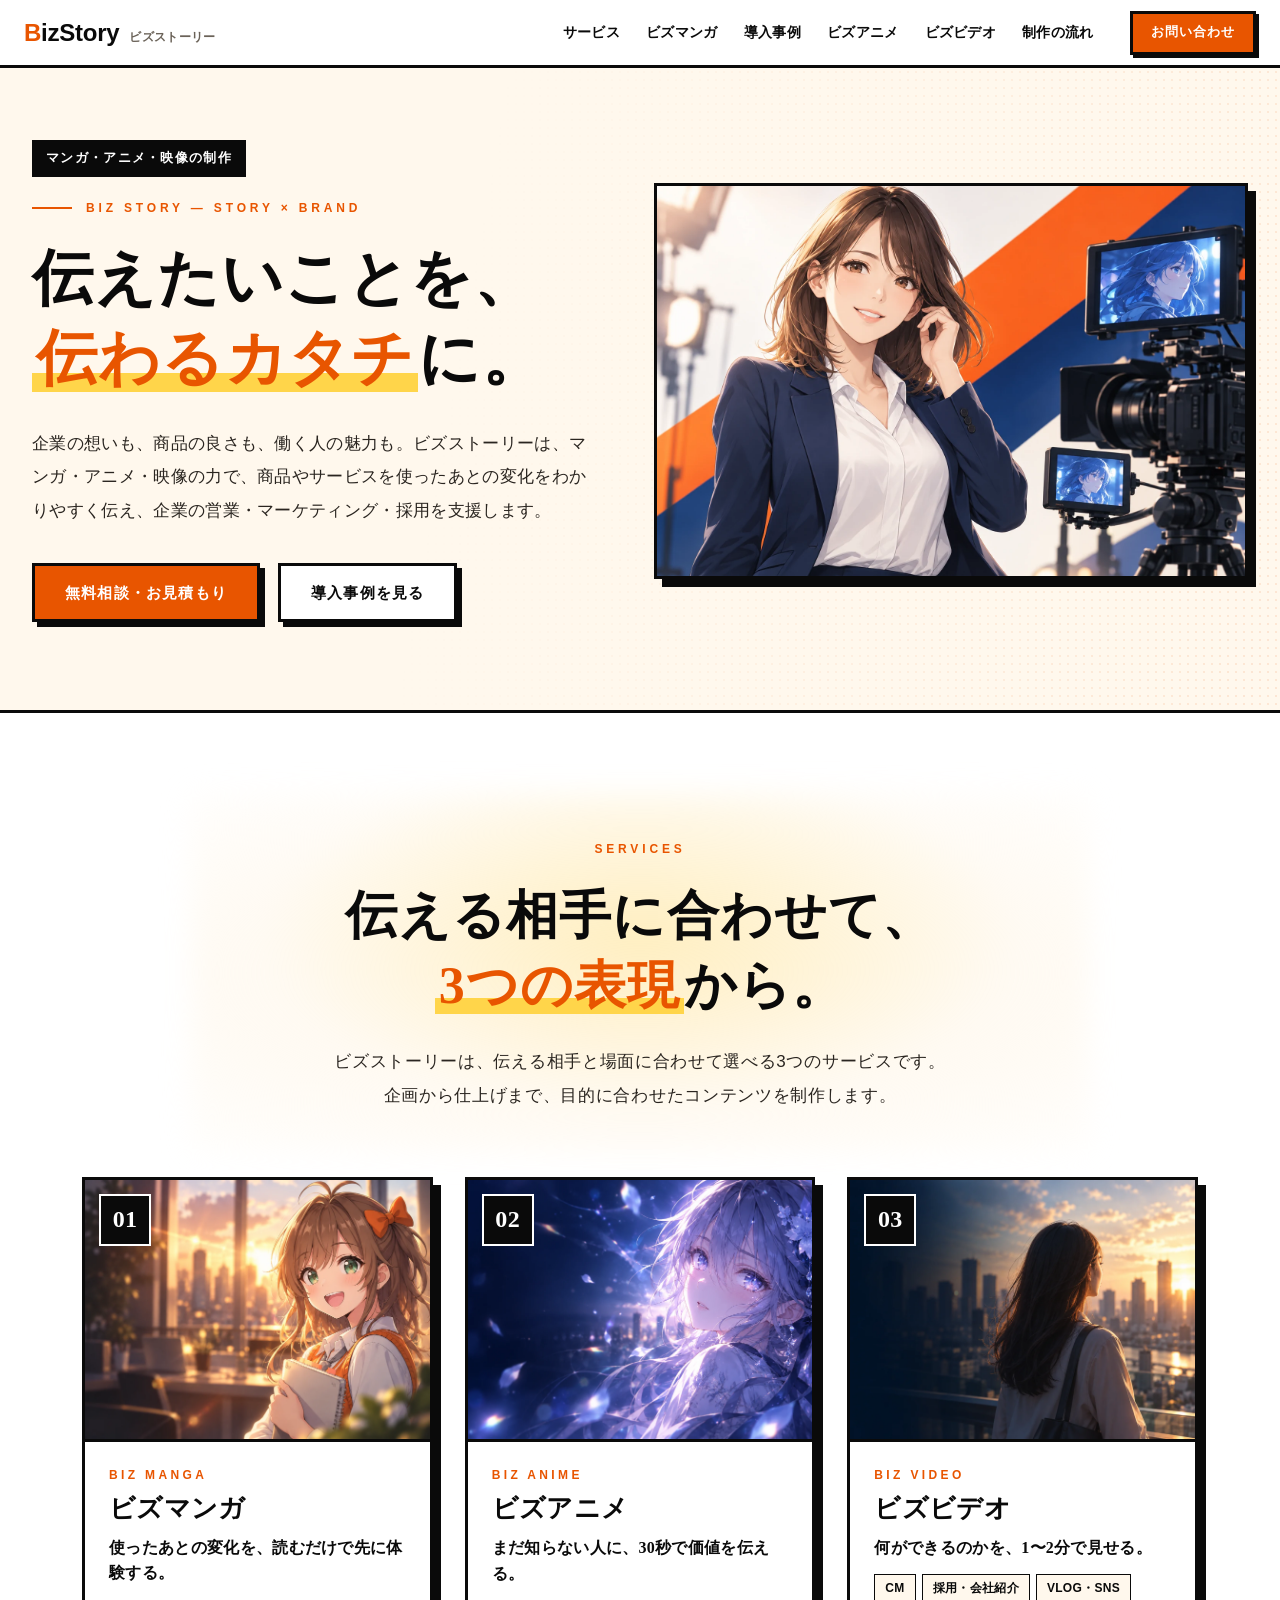
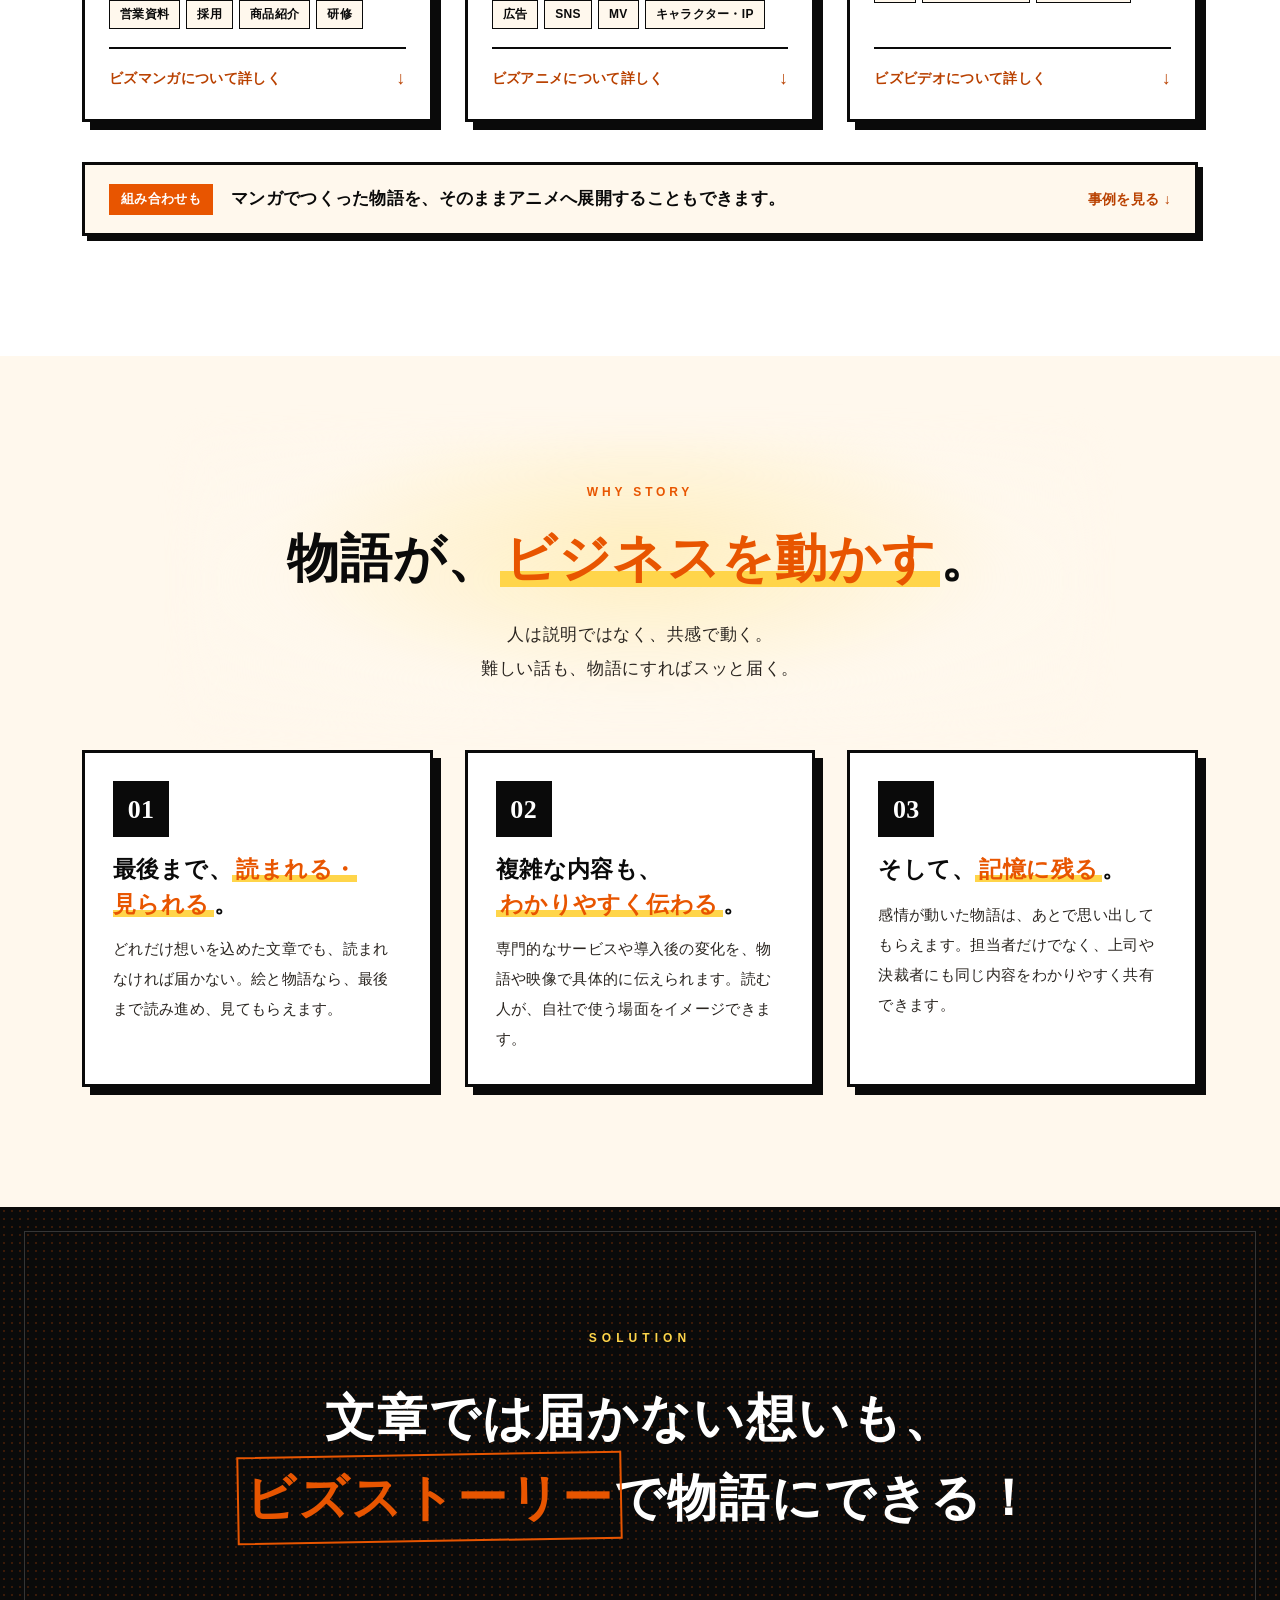
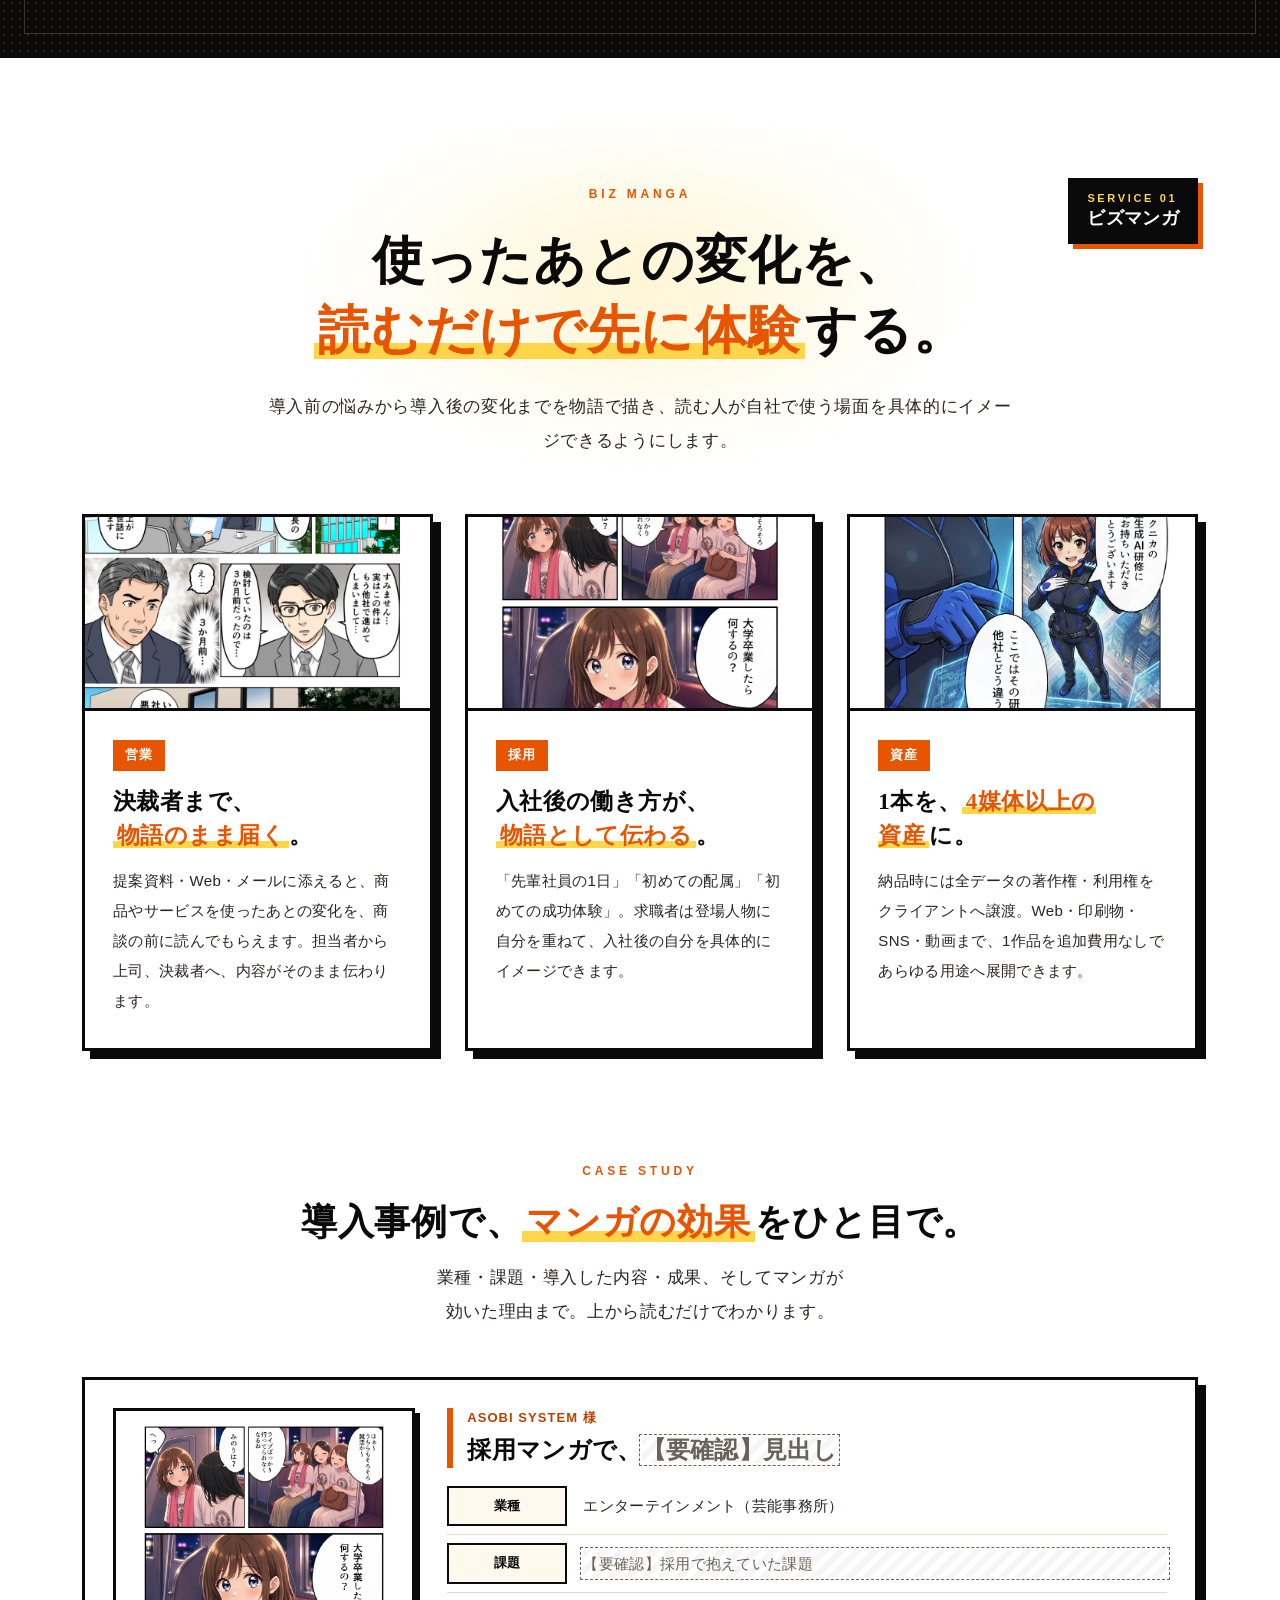
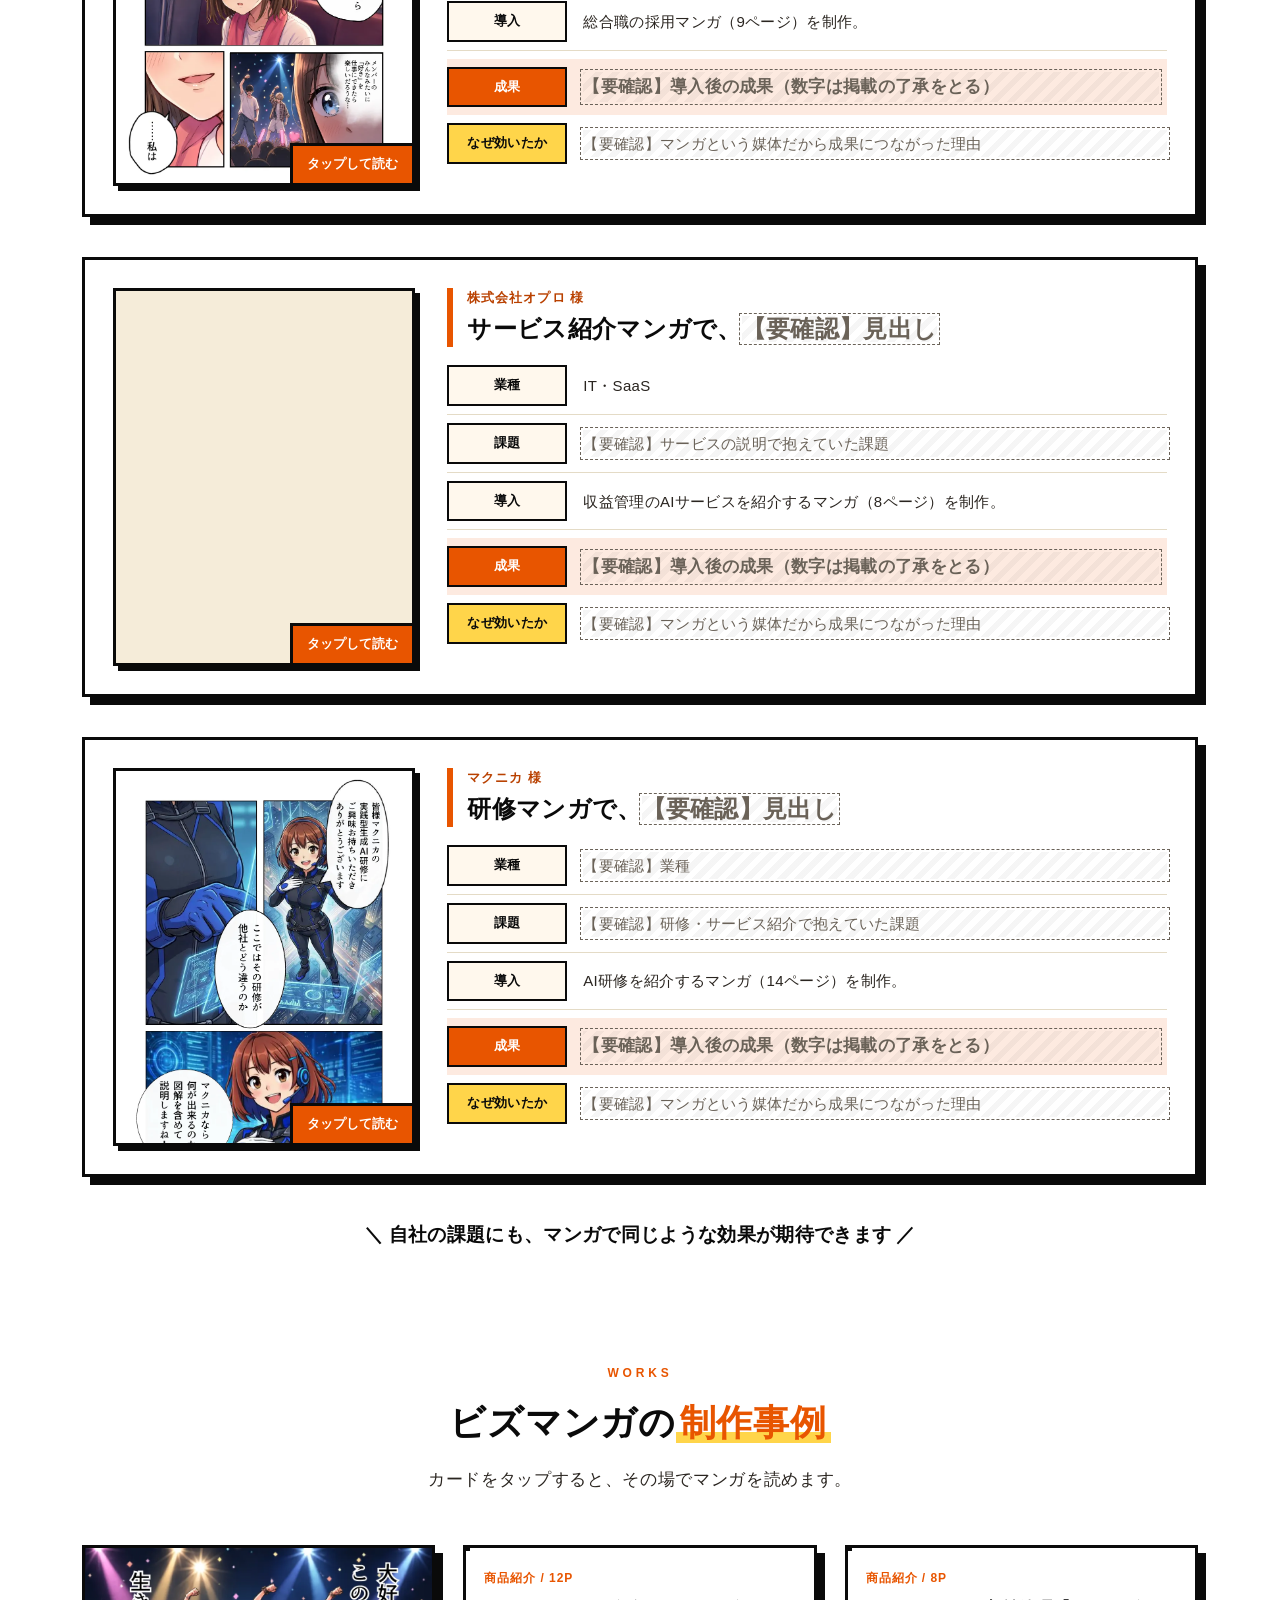
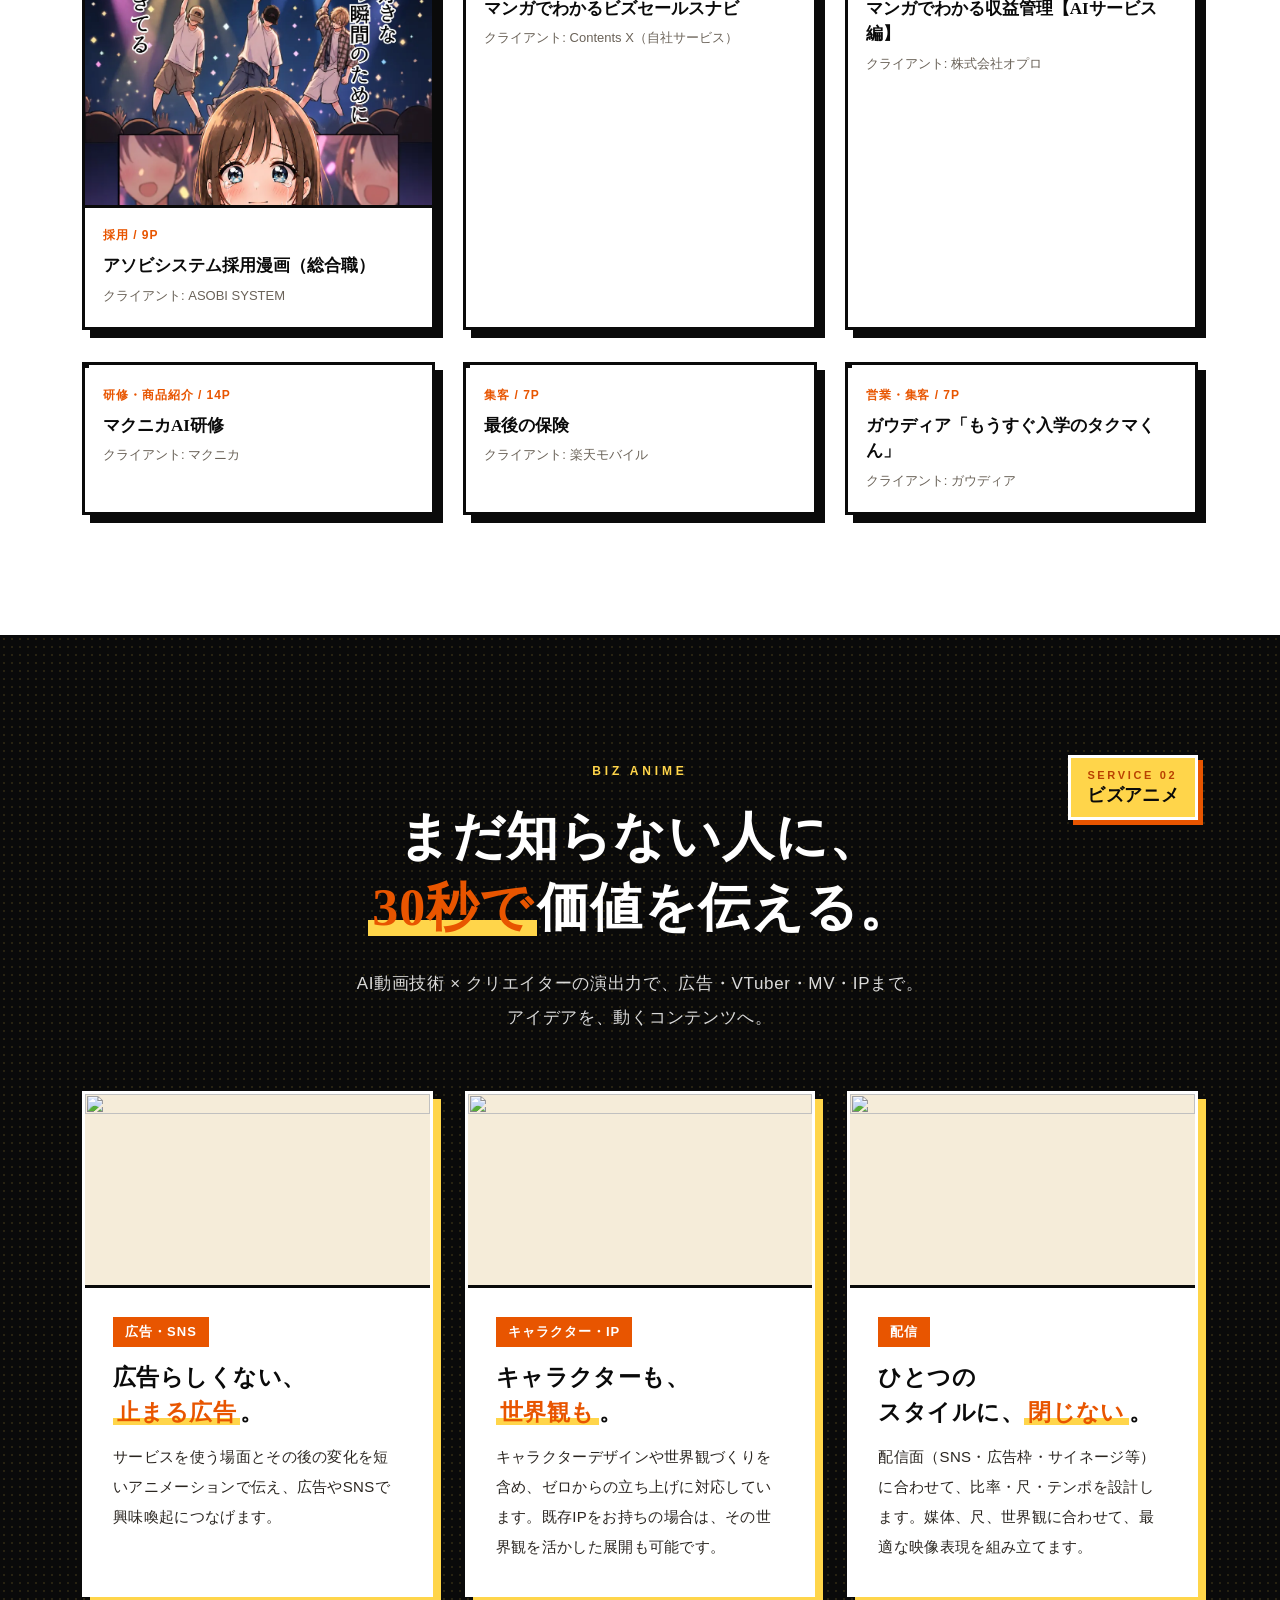
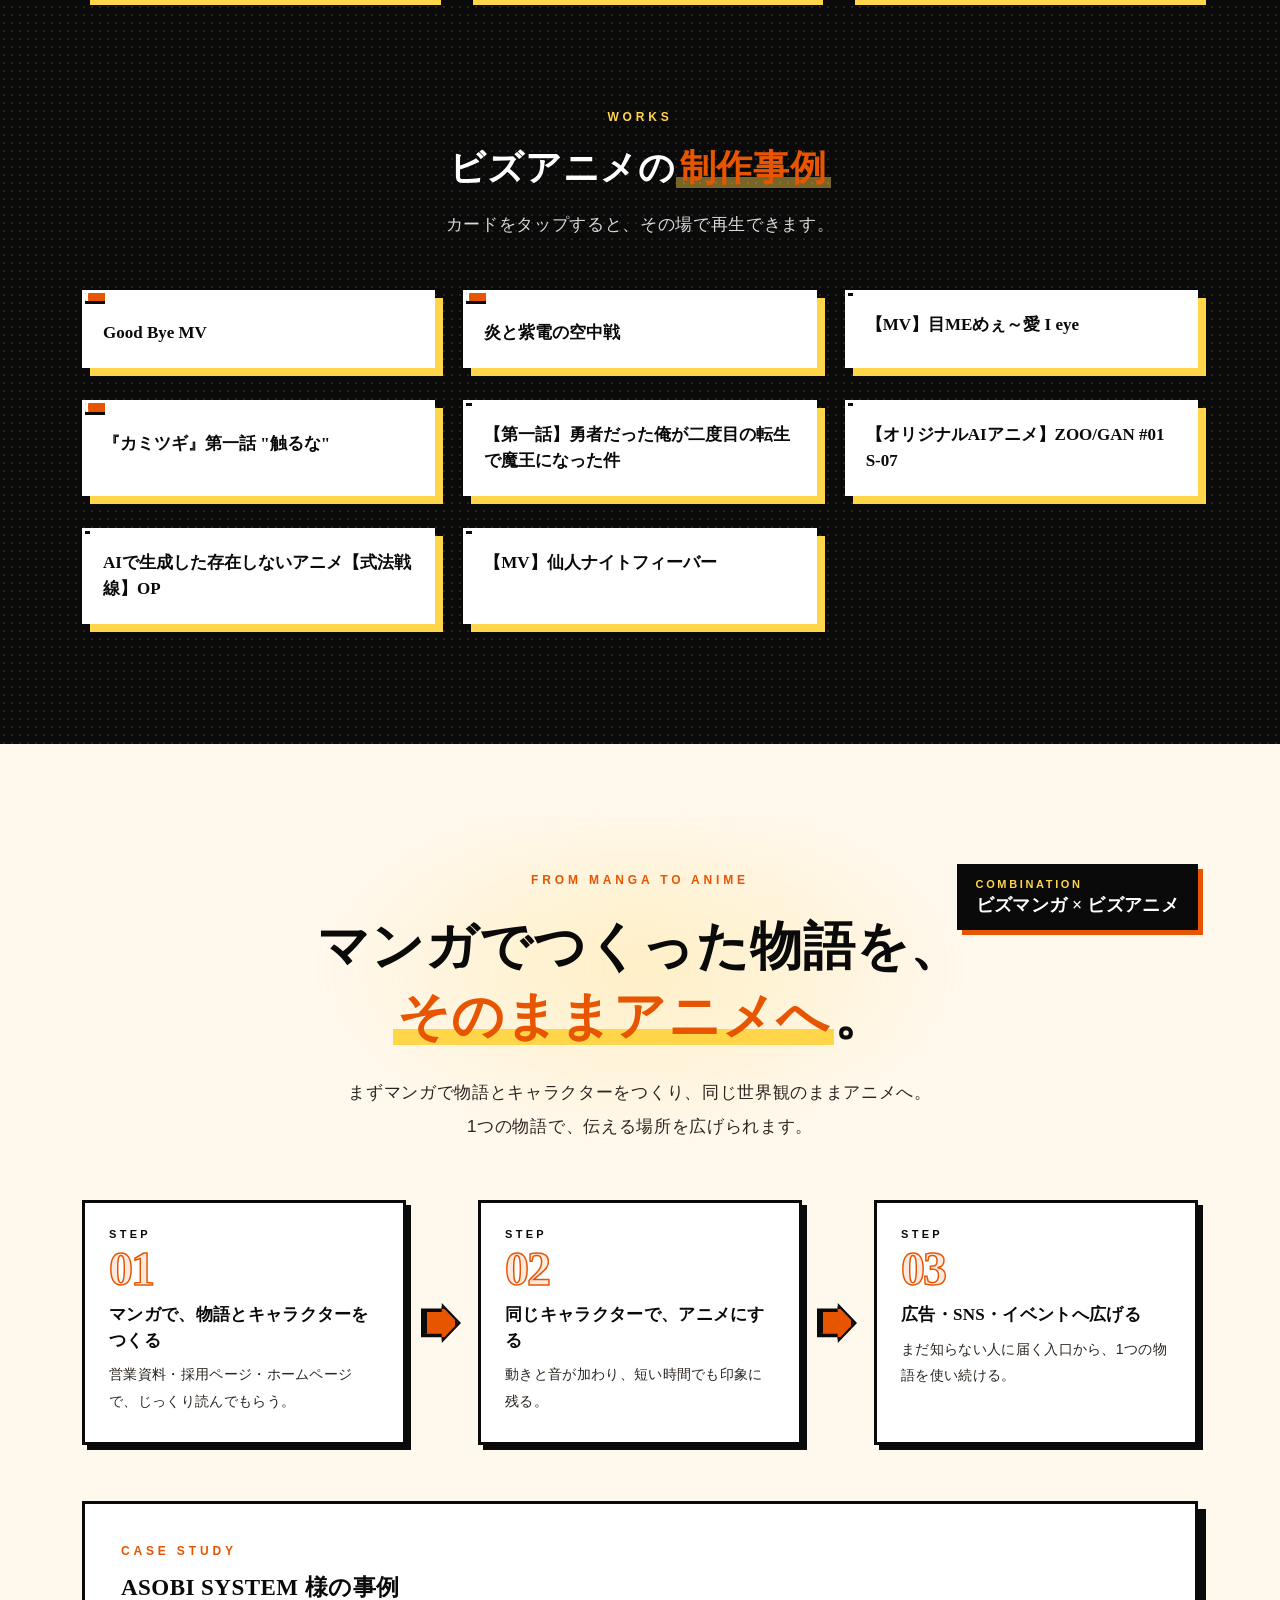
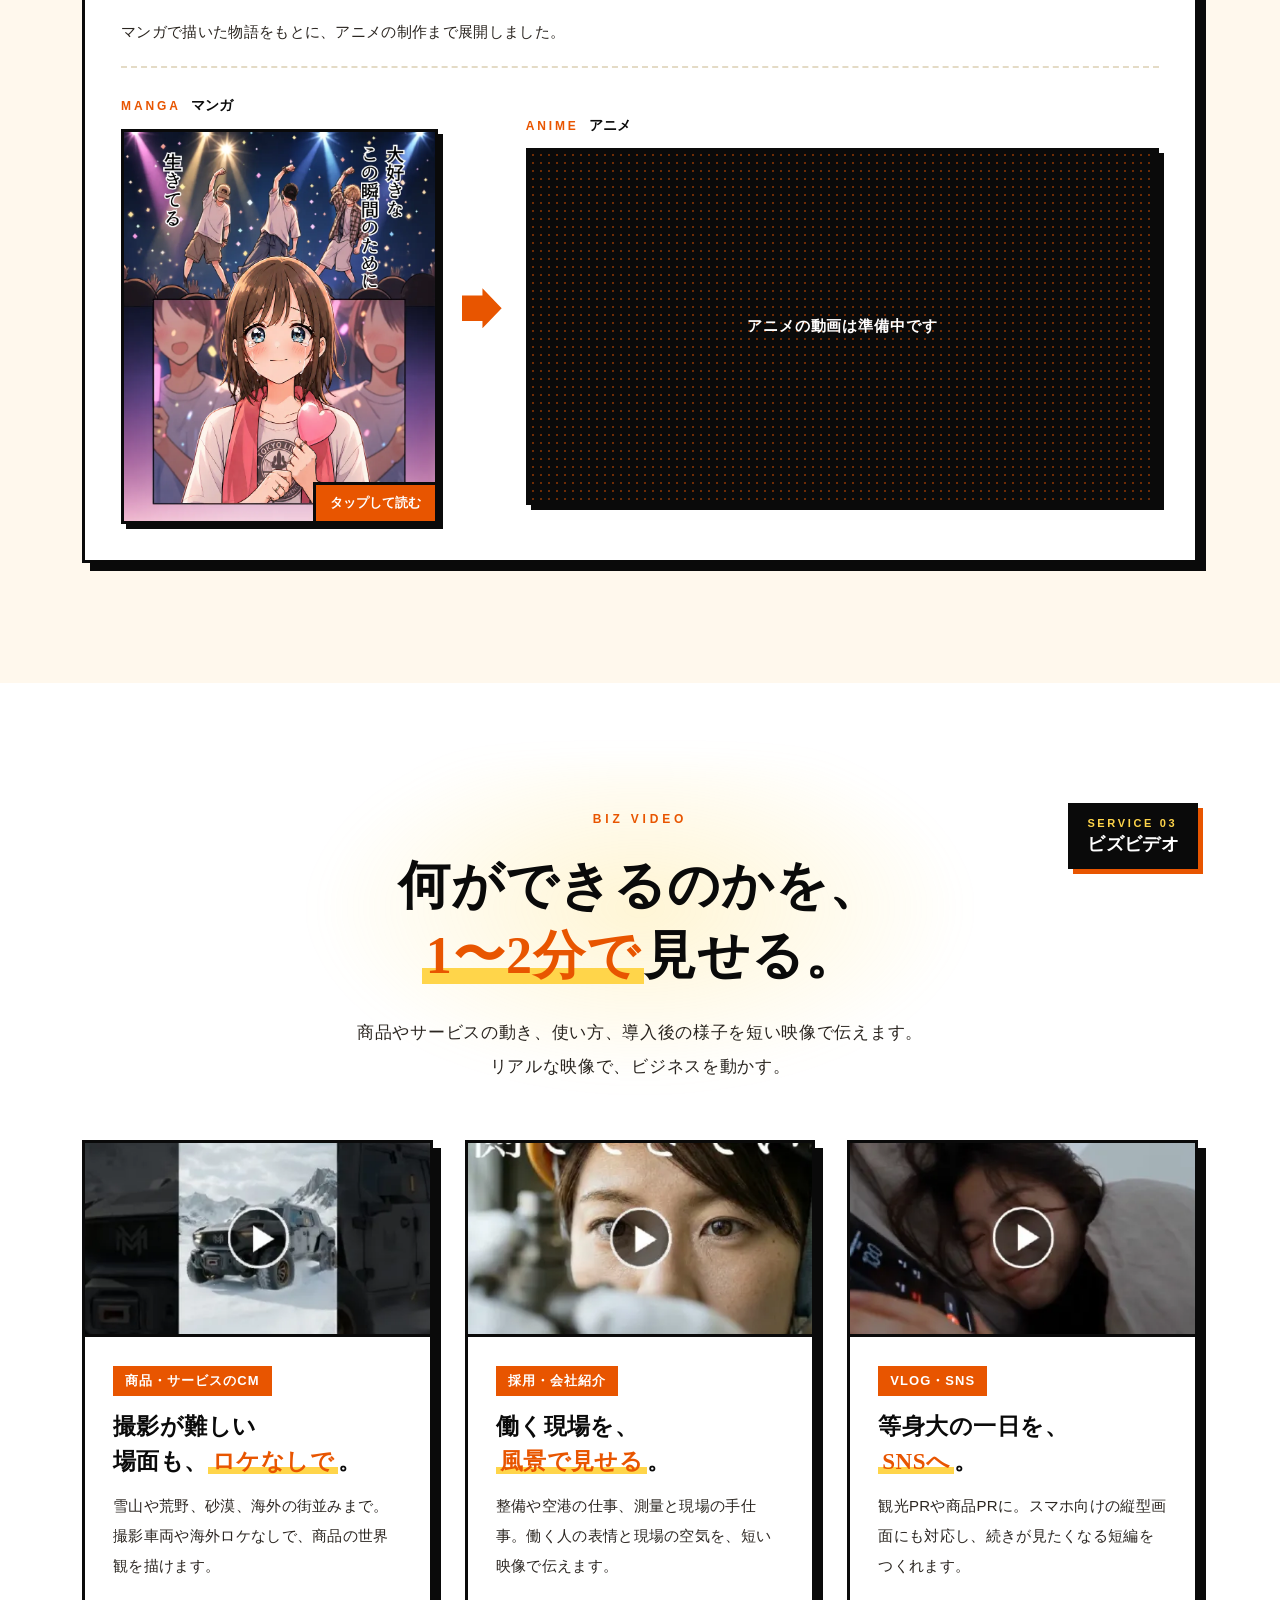
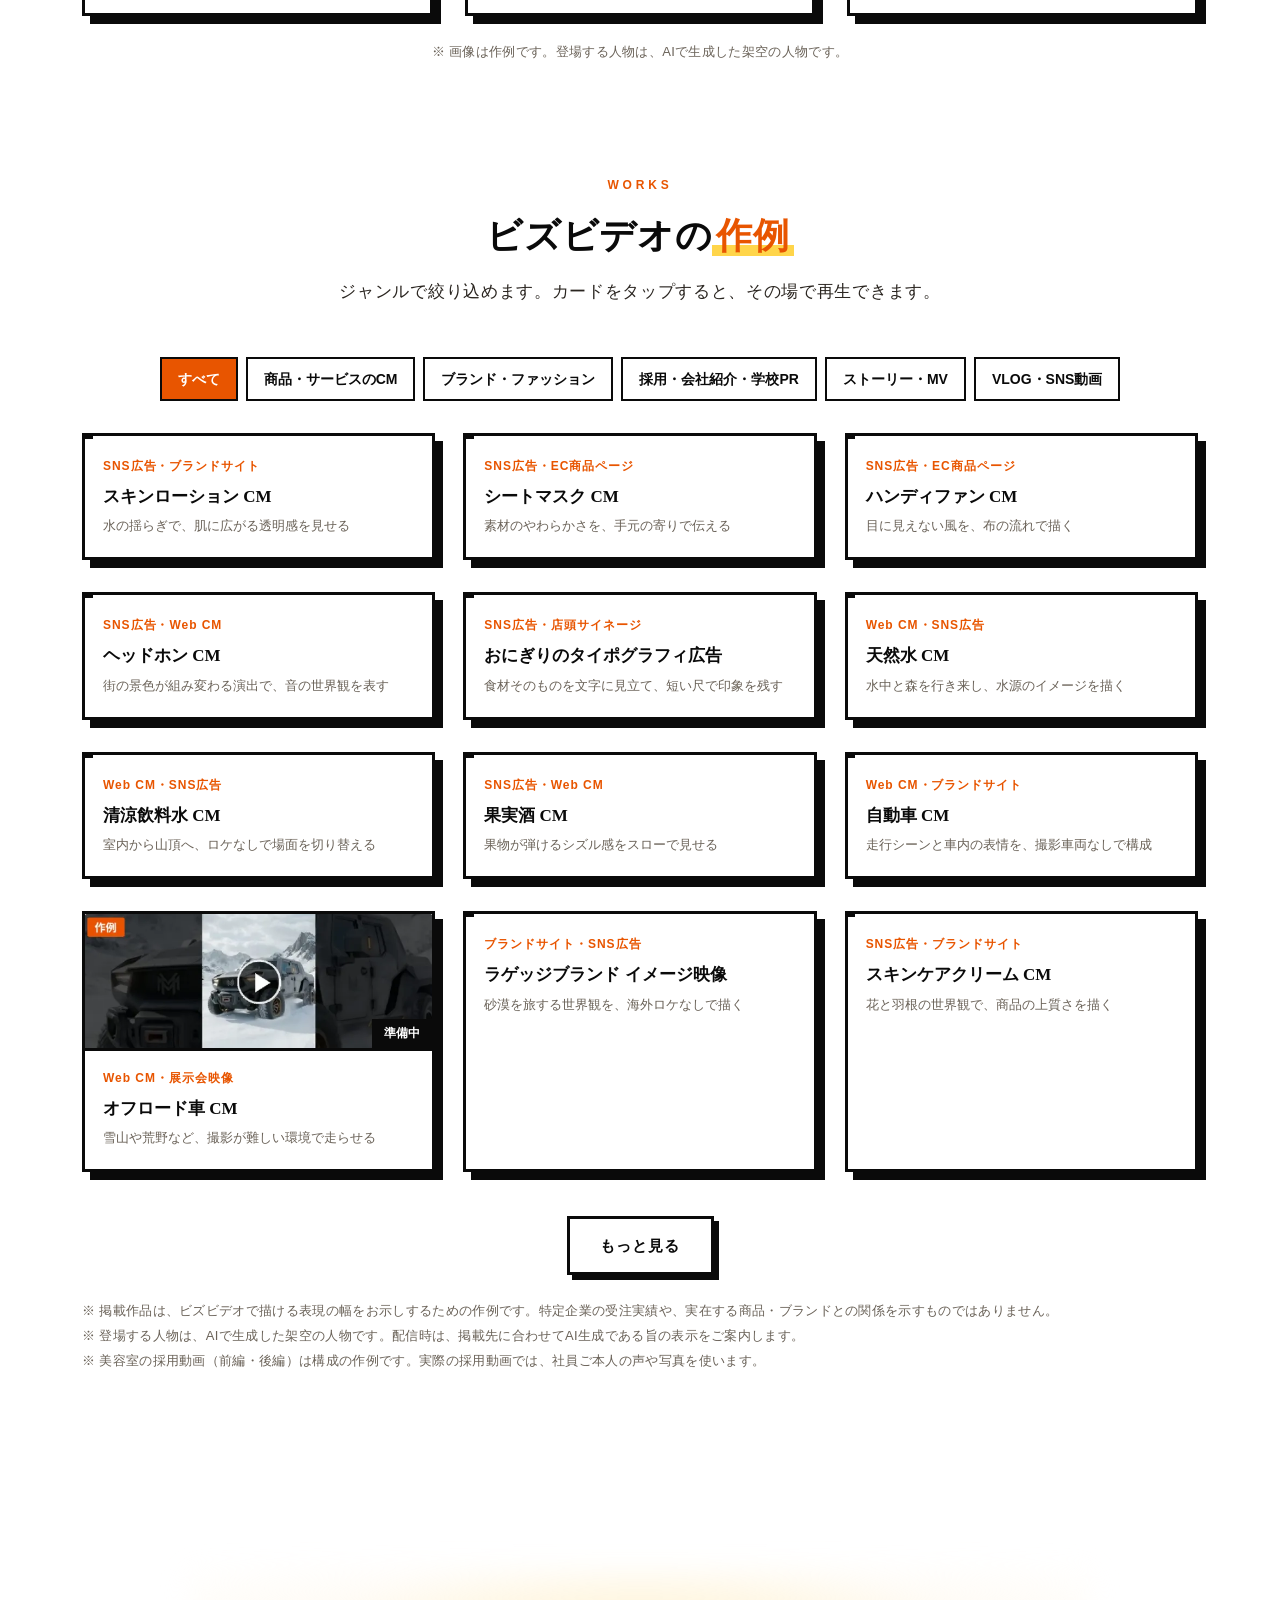
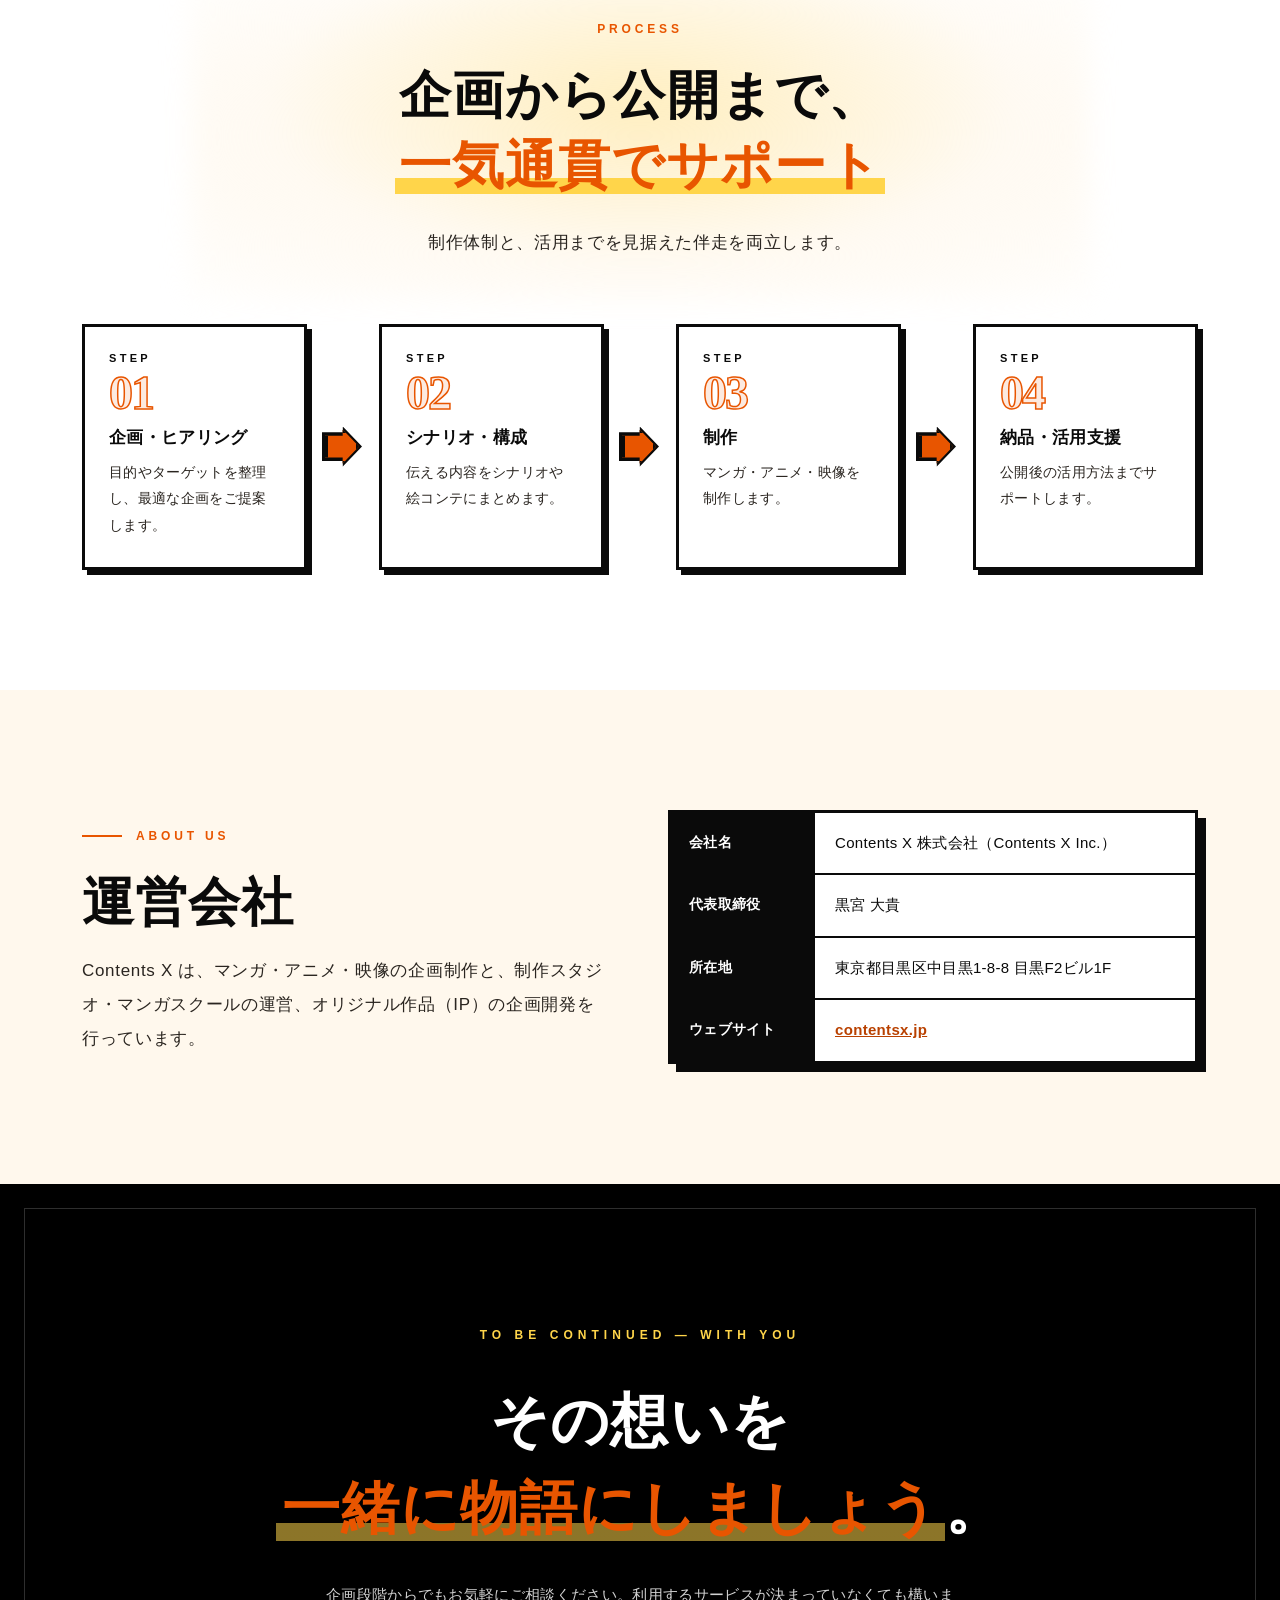
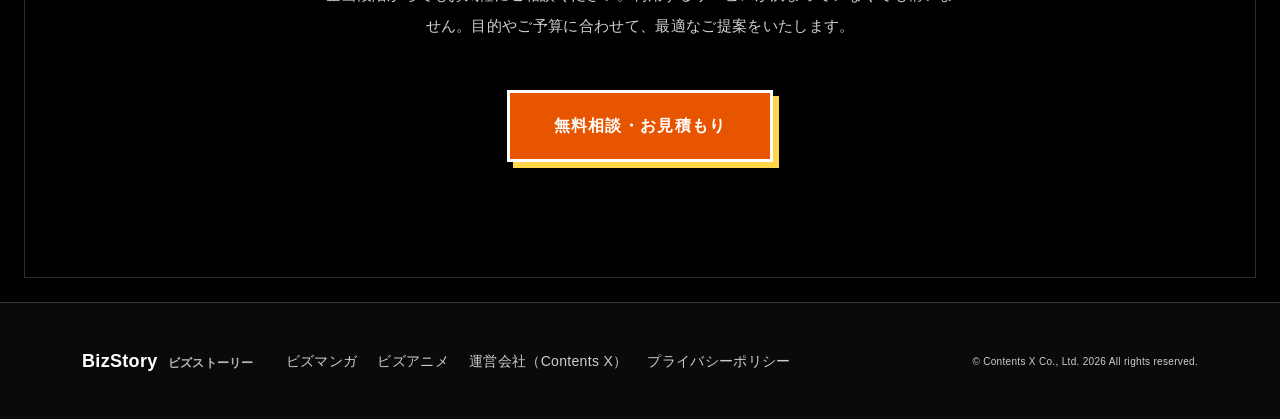
==== v2/index.html @ e0742d51 "feat: v2 を追加（導入事例3件・事例を各サービスの章の下へ） 今の版（直下）は残し、v2/ にコピーしてから修正した。 - ビズマンガの章に導入事例3件（ASOBI SYSTEM・オプロ・マク" ====
<!DOCTYPE html>
<html lang="ja">
<head>
  <meta charset="UTF-8">
  <meta name="referrer" content="strict-origin-when-cross-origin">
  <meta name="viewport" content="width=device-width, initial-scale=1.0">
  <!-- 他社の社長あてのメールに載せるLP。Contents X を知らない人に、マンガ・アニメを依頼した後のメリットを伝える。
       構成（v2）: トップ → 3つのサービス（押すと各サービスの章へ）→ 物語の効果（共通）
             → ビズマンガ（説明 → 導入事例3件 → 制作事例の一覧）→ ビズアニメ（説明 → 制作事例）
             → マンガからアニメへ（ASOBI SYSTEM）→ ビズビデオ（説明 → 作例）→ 制作の流れ → 運営会社 → 相談。
       事例は、それぞれのサービスの章のすぐ下に置く（v1 のタブ切り替えの「制作事例」の章はなくした）。
       サービスごとの章には、右上にどのサービスの話かを示す札（.bs-svc-tag）を付ける。
       見た目はビズマンガの用途別LP（css/bm-lp-v2.css）、文章はビズマンガ・Contents X のサイトの表現に合わせる。
       WordPress には接続しない（このドメインからは読めない）。マンガ・動画の事例は bizstory.js の中のデータを使う。
       検索には出さない（noindex）。 -->
  <meta http-equiv="Content-Security-Policy" content="default-src 'self'; script-src 'self'; style-src 'self' https://fonts.googleapis.com; img-src 'self' data: https://i.ytimg.com; font-src 'self' https://fonts.gstatic.com; connect-src 'none'; frame-src https://www.youtube-nocookie.com; object-src 'none'; base-uri 'self'; form-action 'none'">
  <meta http-equiv="Permissions-Policy" content="interest-cohort=(), browsing-topics=()">
  <meta http-equiv="X-Content-Type-Options" content="nosniff">
  <title>ビズストーリー｜伝えたいことを、伝わるカタチに。マンガ・アニメ・映像の制作</title>
  <meta name="description" content="ビズストーリーは、Contents X が手がけるマンガ・アニメ・映像の制作サービスです。商品やサービスを使ったあとの変化をわかりやすく伝え、企業の営業・マーケティング・採用を支援します。">
  <meta name="robots" content="noindex, follow">
  <meta name="theme-color" content="#0a0a0a">
  <link rel="icon" href="data:,">
  <link rel="preconnect" href="https://fonts.googleapis.com">
  <link rel="preconnect" href="https://fonts.gstatic.com" crossorigin>
  <link rel="stylesheet" href="https://fonts.googleapis.com/css2?family=Noto+Sans+JP:wght@400;500;700;900&family=Noto+Serif+JP:wght@700;900&family=Public+Sans:wght@700;900&display=swap">
  <link rel="stylesheet" href="bizstory.css">
  <link rel="preload" href="images/creative-hero-v2.webp" as="image" type="image/webp">
  <script defer src="bizstory.js"></script>
</head>
<body class="bs-page">
  <a class="bs-skip" href="#main">本文へ移動</a>

  <header class="bs-header">
    <div class="bs-header__inner">
      <a class="bs-logo" href="#top" aria-label="ビズストーリー トップへ">
        <span class="bs-logo__en">BizStory</span>
        <span class="bs-logo__ja">ビズストーリー</span>
      </a>
      <nav class="bs-nav" aria-label="ページ内">
        <a href="#services">サービス</a>
        <a href="#bizmanga">ビズマンガ</a>
        <a href="#manga-cases">導入事例</a>
        <a href="#bizanime">ビズアニメ</a>
        <a href="#bizvideo">ビズビデオ</a>
        <a href="#flow">制作の流れ</a>
      </nav>
      <a class="bs-btn bs-btn--sm bs-header__cta" href="https://bizmanga.contentsx.jp/contact" target="_blank" rel="noopener">お問い合わせ</a>
    </div>
  </header>

  <main id="main">
    <!-- ===== HERO ===== -->
    <section class="bs-hero" id="top" aria-labelledby="bs-hero-title">
      <div class="bs-hero__inner">
        <div class="bs-hero__copy">
          <p class="bs-hero__tag">マンガ・アニメ・映像の制作</p>
          <p class="bs-eyebrow">BIZ STORY — STORY × BRAND</p>
          <h1 class="bs-hero__title" id="bs-hero-title">伝えたいことを、<br><em>伝わるカタチ</em>に。</h1>
          <p class="bs-hero__lead">企業の想いも、商品の良さも、働く人の魅力も。ビズストーリーは、マンガ・アニメ・映像の力で、商品やサービスを使ったあとの変化をわかりやすく伝え、企業の営業・マーケティング・採用を支援します。</p>
          <div class="bs-hero__actions">
            <a class="bs-btn" href="https://bizmanga.contentsx.jp/contact" target="_blank" rel="noopener">無料相談・お見積もり</a>
            <a class="bs-btn bs-btn--ghost" href="#manga-cases">導入事例を見る</a>
          </div>
        </div>
        <figure class="bs-hero__visual">
          <img src="images/creative-hero-v2.webp" width="1536" height="1024" alt="" fetchpriority="high">
        </figure>
      </div>
    </section>

    <!-- ===== 3つのサービス（押すと各サービスの章へ） ===== -->
    <section class="bs-section" id="services" aria-labelledby="bs-services-title">
      <div class="bs-container">
        <div class="bs-head">
          <p class="bs-eyebrow">SERVICES</p>
          <h2 class="bs-h2" id="bs-services-title">伝える相手に合わせて、<br><em>3つの表現</em>から。</h2>
          <p class="bs-lead">ビズストーリーは、伝える相手と場面に合わせて選べる3つのサービスです。<br class="bs-br-pc">企画から仕上げまで、目的に合わせたコンテンツを制作します。</p>
        </div>
        <div class="bs-services">
          <a class="bs-svc" href="#bizmanga">
            <span class="bs-svc__img"><img src="images/bizmanga.webp" width="1448" height="1086" alt="" loading="lazy"><span class="bs-svc__no">01</span></span>
            <span class="bs-svc__body">
              <span class="bs-svc__label">BIZ MANGA</span>
              <span class="bs-svc__name">ビズマンガ</span>
              <span class="bs-svc__copy">使ったあとの変化を、読むだけで先に体験する。</span>
              <span class="bs-svc__tags"><span>営業資料</span><span>採用</span><span>商品紹介</span><span>研修</span></span>
              <span class="bs-svc__more">ビズマンガについて詳しく</span>
            </span>
          </a>
          <a class="bs-svc" href="#bizanime">
            <span class="bs-svc__img"><img src="images/bizanime.webp" width="1448" height="1086" alt="" loading="lazy"><span class="bs-svc__no">02</span></span>
            <span class="bs-svc__body">
              <span class="bs-svc__label">BIZ ANIME</span>
              <span class="bs-svc__name">ビズアニメ</span>
              <span class="bs-svc__copy">まだ知らない人に、30秒で価値を伝える。</span>
              <span class="bs-svc__tags"><span>広告</span><span>SNS</span><span>MV</span><span>キャラクター・IP</span></span>
              <span class="bs-svc__more">ビズアニメについて詳しく</span>
            </span>
          </a>
          <a class="bs-svc" href="#bizvideo">
            <span class="bs-svc__img"><img src="images/bizvideo.webp" width="1448" height="1086" alt="" loading="lazy"><span class="bs-svc__no">03</span></span>
            <span class="bs-svc__body">
              <span class="bs-svc__label">BIZ VIDEO</span>
              <span class="bs-svc__name">ビズビデオ</span>
              <span class="bs-svc__copy">何ができるのかを、1〜2分で見せる。</span>
              <span class="bs-svc__tags"><span>CM</span><span>採用・会社紹介</span><span>VLOG・SNS</span></span>
              <span class="bs-svc__more">ビズビデオについて詳しく</span>
            </span>
          </a>
        </div>
        <a class="bs-combo" href="#manga-to-anime">
          <span class="bs-combo__label">組み合わせも</span>
          <span class="bs-combo__text">マンガでつくった物語を、そのままアニメへ展開することもできます。</span>
          <span class="bs-combo__more">事例を見る</span>
        </a>
      </div>
    </section>

    <!-- ===== 物語の効果（3つのサービスに共通） ===== -->
    <section class="bs-section bs-section--cream" id="effect" aria-labelledby="bs-effect-title">
      <div class="bs-container">
        <div class="bs-head">
          <p class="bs-eyebrow">WHY STORY</p>
          <h2 class="bs-h2" id="bs-effect-title">物語が、<em>ビジネスを動かす</em>。</h2>
          <p class="bs-lead">人は説明ではなく、共感で動く。<br class="bs-br-pc">難しい話も、物語にすればスッと届く。</p>
        </div>
        <ul class="bs-panels">
          <li class="bs-panel-card">
            <span class="bs-panel-card__num">01</span>
            <h3 class="bs-h3">最後まで、<em>読まれる・見られる</em>。</h3>
            <p>どれだけ想いを込めた文章でも、読まれなければ届かない。絵と物語なら、最後まで読み進め、見てもらえます。</p>
          </li>
          <li class="bs-panel-card">
            <span class="bs-panel-card__num">02</span>
            <h3 class="bs-h3">複雑な内容も、<em>わかりやすく伝わる</em>。</h3>
            <p>専門的なサービスや導入後の変化を、物語や映像で具体的に伝えられます。読む人が、自社で使う場面をイメージできます。</p>
          </li>
          <li class="bs-panel-card">
            <span class="bs-panel-card__num">03</span>
            <h3 class="bs-h3">そして、<em>記憶に残る</em>。</h3>
            <p>感情が動いた物語は、あとで思い出してもらえます。担当者だけでなく、上司や決裁者にも同じ内容をわかりやすく共有できます。</p>
          </li>
        </ul>
      </div>
    </section>

    <!-- ===== 黒い帯 ===== -->
    <section class="bs-bridge" aria-label="ビズストーリーでできること">
      <div class="bs-bridge__inner">
        <p class="bs-bridge__eyebrow">SOLUTION</p>
        <p class="bs-bridge__statement">文章では届かない想いも、<br><em>ビズストーリー</em>で物語にできる！</p>
      </div>
    </section>

    <!-- ===== ビズマンガ ===== -->
    <section class="bs-section bs-svc-section" id="bizmanga" aria-labelledby="bs-manga-title">
      <div class="bs-container">
        <div class="bs-svc-head">
          <p class="bs-svc-tag"><span>SERVICE 01</span>ビズマンガ</p>
          <p class="bs-eyebrow">BIZ MANGA</p>
          <h2 class="bs-h2" id="bs-manga-title">使ったあとの変化を、<br><em>読むだけで先に体験</em>する。</h2>
          <p class="bs-lead">導入前の悩みから導入後の変化までを物語で描き、読む人が自社で使う場面を具体的にイメージできるようにします。</p>
        </div>
        <div class="bs-merits">
          <article class="bs-merit">
            <img class="bs-merit__img" src="images/manga/bizsalesnavi/03.webp" width="900" height="1257" alt="" loading="lazy">
            <div class="bs-merit__body">
              <p class="bs-merit__label">営業</p>
              <h3 class="bs-h3">決裁者まで、<em>物語のまま届く</em>。</h3>
              <p>提案資料・Web・メールに添えると、商品やサービスを使ったあとの変化を、商談の前に読んでもらえます。担当者から上司、決裁者へ、内容がそのまま伝わります。</p>
            </div>
          </article>
          <article class="bs-merit">
            <img class="bs-merit__img" src="images/manga/asobi-recruit/02.webp" width="900" height="1125" alt="" loading="lazy">
            <div class="bs-merit__body">
              <p class="bs-merit__label">採用</p>
              <h3 class="bs-h3">入社後の働き方が、<em>物語として伝わる</em>。</h3>
              <p>「先輩社員の1日」「初めての配属」「初めての成功体験」。求職者は登場人物に自分を重ねて、入社後の自分を具体的にイメージできます。</p>
            </div>
          </article>
          <article class="bs-merit">
            <img class="bs-merit__img" src="images/manga/macnica-ai-school/02.webp" width="900" height="1273" alt="" loading="lazy">
            <div class="bs-merit__body">
              <p class="bs-merit__label">資産</p>
              <h3 class="bs-h3">1本を、<em>4媒体以上の資産</em>に。</h3>
              <p>納品時には全データの著作権・利用権をクライアントへ譲渡。Web・印刷物・SNS・動画まで、1作品を追加費用なしであらゆる用途へ展開できます。</p>
            </div>
          </article>
        </div>
        <!-- 導入事例（3件）: 業種・課題・導入・成果・マンガが効いた理由。
             【要確認】と書いた所は、先方に確かめた事実（数字は掲載の了承も）に差し替える。作り話の成果は載せない。 -->
        <div class="bs-sub" id="manga-cases">
          <div class="bs-sub__head">
            <p class="bs-eyebrow">CASE STUDY</p>
            <h3 class="bs-sub__title">導入事例で、<em>マンガの効果</em>をひと目で。</h3>
            <p class="bs-lead">業種・課題・導入した内容・成果、そしてマンガが効いた理由まで。上から読むだけでわかります。</p>
          </div>
          <div class="bs-cases">
            <article class="bs-case">
              <button class="bs-case__media" type="button" data-bs-read="asobi-recruit" aria-haspopup="dialog">
                <img src="images/manga/asobi-recruit/02.webp" width="900" height="1125" alt="ASOBI SYSTEM 様の採用マンガの1ページ" loading="lazy">
                <span class="bs-case__hint">タップして読む</span>
              </button>
              <div class="bs-case__body">
                <h4 class="bs-case__title"><span>ASOBI SYSTEM 様</span>採用マンガで、<span class="bs-tbd">【要確認】見出し</span></h4>
                <dl class="bs-case__rows">
                  <div><dt>業種</dt><dd>エンターテインメント（芸能事務所）</dd></div>
                  <div><dt>課題</dt><dd class="bs-tbd">【要確認】採用で抱えていた課題</dd></div>
                  <div><dt>導入</dt><dd>総合職の採用マンガ（9ページ）を制作。</dd></div>
                  <div class="bs-case__result"><dt>成果</dt><dd class="bs-tbd">【要確認】導入後の成果（数字は掲載の了承をとる）</dd></div>
                  <div class="bs-case__why"><dt>なぜ効いたか</dt><dd class="bs-tbd">【要確認】マンガという媒体だから成果につながった理由</dd></div>
                </dl>
              </div>
            </article>
            <article class="bs-case">
              <button class="bs-case__media" type="button" data-bs-read="opro-soasc" aria-haspopup="dialog">
                <img src="images/manga/opro-soasc/02.webp" width="900" height="1273" alt="株式会社オプロ様のサービス紹介マンガの1ページ" loading="lazy">
                <span class="bs-case__hint">タップして読む</span>
              </button>
              <div class="bs-case__body">
                <h4 class="bs-case__title"><span>株式会社オプロ 様</span>サービス紹介マンガで、<span class="bs-tbd">【要確認】見出し</span></h4>
                <dl class="bs-case__rows">
                  <div><dt>業種</dt><dd>IT・SaaS</dd></div>
                  <div><dt>課題</dt><dd class="bs-tbd">【要確認】サービスの説明で抱えていた課題</dd></div>
                  <div><dt>導入</dt><dd>収益管理のAIサービスを紹介するマンガ（8ページ）を制作。</dd></div>
                  <div class="bs-case__result"><dt>成果</dt><dd class="bs-tbd">【要確認】導入後の成果（数字は掲載の了承をとる）</dd></div>
                  <div class="bs-case__why"><dt>なぜ効いたか</dt><dd class="bs-tbd">【要確認】マンガという媒体だから成果につながった理由</dd></div>
                </dl>
              </div>
            </article>
            <article class="bs-case">
              <button class="bs-case__media" type="button" data-bs-read="macnica-ai-school" aria-haspopup="dialog">
                <img src="images/manga/macnica-ai-school/02.webp" width="900" height="1273" alt="マクニカ様のAI研修マンガの1ページ" loading="lazy">
                <span class="bs-case__hint">タップして読む</span>
              </button>
              <div class="bs-case__body">
                <h4 class="bs-case__title"><span>マクニカ 様</span>研修マンガで、<span class="bs-tbd">【要確認】見出し</span></h4>
                <dl class="bs-case__rows">
                  <div><dt>業種</dt><dd class="bs-tbd">【要確認】業種</dd></div>
                  <div><dt>課題</dt><dd class="bs-tbd">【要確認】研修・サービス紹介で抱えていた課題</dd></div>
                  <div><dt>導入</dt><dd>AI研修を紹介するマンガ（14ページ）を制作。</dd></div>
                  <div class="bs-case__result"><dt>成果</dt><dd class="bs-tbd">【要確認】導入後の成果（数字は掲載の了承をとる）</dd></div>
                  <div class="bs-case__why"><dt>なぜ効いたか</dt><dd class="bs-tbd">【要確認】マンガという媒体だから成果につながった理由</dd></div>
                </dl>
              </div>
            </article>
          </div>
          <p class="bs-cases__cta">＼ 自社の課題にも、マンガで同じような効果が期待できます ／</p>
        </div>

        <!-- ビズマンガの制作事例（一覧。データは bizstory.js の MANGA） -->
        <div class="bs-sub" id="manga-works">
          <div class="bs-sub__head">
            <p class="bs-eyebrow">WORKS</p>
            <h3 class="bs-sub__title">ビズマンガの<em>制作事例</em></h3>
            <p class="bs-lead">カードをタップすると、その場でマンガを読めます。</p>
          </div>
          <ul class="bs-grid bs-grid--manga" data-bs-grid="manga"></ul>
          <noscript><p class="bs-note">制作事例の一覧を表示するには、JavaScript を有効にしてください。</p></noscript>
        </div>
      </div>
    </section>

    <!-- ===== ビズアニメ ===== -->
    <section class="bs-section bs-svc-section bs-section--ink" id="bizanime" aria-labelledby="bs-anime-title">
      <div class="bs-container">
        <div class="bs-svc-head">
          <p class="bs-svc-tag"><span>SERVICE 02</span>ビズアニメ</p>
          <p class="bs-eyebrow">BIZ ANIME</p>
          <h2 class="bs-h2" id="bs-anime-title">まだ知らない人に、<br><em>30秒で</em>価値を伝える。</h2>
          <p class="bs-lead">AI動画技術 × クリエイターの演出力で、広告・VTuber・MV・IPまで。<br class="bs-br-pc">アイデアを、動くコンテンツへ。</p>
        </div>
        <div class="bs-merits">
          <article class="bs-merit">
            <img class="bs-merit__img" src="https://i.ytimg.com/vi/V9ZC16hTlZI/hqdefault.jpg" width="480" height="360" alt="" loading="lazy">
            <div class="bs-merit__body">
              <p class="bs-merit__label">広告・SNS</p>
              <h3 class="bs-h3">広告らしくない、<em>止まる広告</em>。</h3>
              <p>サービスを使う場面とその後の変化を短いアニメーションで伝え、広告やSNSで興味喚起につなげます。</p>
            </div>
          </article>
          <article class="bs-merit">
            <img class="bs-merit__img" src="https://i.ytimg.com/vi/W4ALRjhxyKw/hqdefault.jpg" width="480" height="360" alt="" loading="lazy">
            <div class="bs-merit__body">
              <p class="bs-merit__label">キャラクター・IP</p>
              <h3 class="bs-h3">キャラクターも、<em>世界観も</em>。</h3>
              <p>キャラクターデザインや世界観づくりを含め、ゼロからの立ち上げに対応しています。既存IPをお持ちの場合は、その世界観を活かした展開も可能です。</p>
            </div>
          </article>
          <article class="bs-merit">
            <img class="bs-merit__img" src="https://i.ytimg.com/vi/7m2ORgR-PDg/hqdefault.jpg" width="480" height="360" alt="" loading="lazy">
            <div class="bs-merit__body">
              <p class="bs-merit__label">配信</p>
              <h3 class="bs-h3">ひとつのスタイルに、<em>閉じない</em>。</h3>
              <p>配信面（SNS・広告枠・サイネージ等）に合わせて、比率・尺・テンポを設計します。媒体、尺、世界観に合わせて、最適な映像表現を組み立てます。</p>
            </div>
          </article>
        </div>
        <!-- ビズアニメの制作事例（データは bizstory.js の ANIME） -->
        <div class="bs-sub" id="anime-works">
          <div class="bs-sub__head">
            <p class="bs-eyebrow">WORKS</p>
            <h3 class="bs-sub__title">ビズアニメの<em>制作事例</em></h3>
            <p class="bs-lead">カードをタップすると、その場で再生できます。</p>
          </div>
          <ul class="bs-grid bs-grid--video" data-bs-grid="anime"></ul>
        </div>
      </div>
    </section>

    <!-- ===== マンガからアニメへ（ビズマンガ × ビズアニメ） ===== -->
    <section class="bs-section bs-svc-section bs-section--cream" id="manga-to-anime" aria-labelledby="bs-m2a-title">
      <div class="bs-container">
        <div class="bs-svc-head">
          <p class="bs-svc-tag"><span>COMBINATION</span>ビズマンガ × ビズアニメ</p>
          <p class="bs-eyebrow">FROM MANGA TO ANIME</p>
          <h2 class="bs-h2" id="bs-m2a-title">マンガでつくった物語を、<br><em>そのままアニメへ</em>。</h2>
          <p class="bs-lead">まずマンガで物語とキャラクターをつくり、同じ世界観のままアニメへ。<br class="bs-br-pc">1つの物語で、伝える場所を広げられます。</p>
        </div>
        <ol class="bs-steps">
          <li class="bs-step"><span class="bs-step__num">01</span><h3 class="bs-step__name">マンガで、物語とキャラクターをつくる</h3><p class="bs-step__desc">営業資料・採用ページ・ホームページで、じっくり読んでもらう。</p></li>
          <li class="bs-step"><span class="bs-step__num">02</span><h3 class="bs-step__name">同じキャラクターで、アニメにする</h3><p class="bs-step__desc">動きと音が加わり、短い時間でも印象に残る。</p></li>
          <li class="bs-step"><span class="bs-step__num">03</span><h3 class="bs-step__name">広告・SNS・イベントへ広げる</h3><p class="bs-step__desc">まだ知らない人に届く入口から、1つの物語を使い続ける。</p></li>
        </ol>

        <!-- 事例: ASOBI SYSTEM（マンガ → アニメ）。アニメの動画は準備中（決まったら bizstory.js の FEATURE に YouTube の ID を入れる） -->
        <article class="bs-feature" aria-labelledby="bs-feature-title">
          <div class="bs-feature__head">
            <p class="bs-feature__label">CASE STUDY</p>
            <h3 class="bs-h3" id="bs-feature-title">ASOBI SYSTEM 様の事例</h3>
            <p class="bs-feature__text">マンガで描いた物語をもとに、アニメの制作まで展開しました。</p>
          </div>
          <div class="bs-feature__body">
            <div class="bs-feature__slot">
              <p class="bs-feature__slot-label"><span>MANGA</span>マンガ</p>
              <button class="bs-feature__media bs-feature__media--manga" type="button" data-bs-feature="manga" aria-haspopup="dialog">
                <img src="images/manga/asobi-recruit/01.webp" width="900" height="1125" alt="ASOBI SYSTEM 様のマンガの1ページ目" loading="lazy">
                <span class="bs-feature__hint">タップして読む</span>
              </button>
            </div>
            <span class="bs-feature__arrow" aria-hidden="true"></span>
            <div class="bs-feature__slot">
              <p class="bs-feature__slot-label"><span>ANIME</span>アニメ</p>
              <button class="bs-feature__media bs-feature__media--anime" type="button" data-bs-feature="anime" aria-haspopup="dialog">
                <span class="bs-placeholder">アニメの動画は準備中です</span>
              </button>
            </div>
          </div>
        </article>
      </div>
    </section>

    <!-- ===== ビズビデオ ===== -->
    <section class="bs-section bs-svc-section" id="bizvideo" aria-labelledby="bs-video-title">
      <div class="bs-container">
        <div class="bs-svc-head">
          <p class="bs-svc-tag"><span>SERVICE 03</span>ビズビデオ</p>
          <p class="bs-eyebrow">BIZ VIDEO</p>
          <h2 class="bs-h2" id="bs-video-title">何ができるのかを、<br><em>1〜2分で</em>見せる。</h2>
          <p class="bs-lead">商品やサービスの動き、使い方、導入後の様子を短い映像で伝えます。<br class="bs-br-pc">リアルな映像で、ビジネスを動かす。</p>
        </div>
        <div class="bs-merits">
          <article class="bs-merit">
            <img class="bs-merit__img" src="images/video/v10.webp" width="640" height="252" alt="" loading="lazy">
            <div class="bs-merit__body">
              <p class="bs-merit__label">商品・サービスのCM</p>
              <h3 class="bs-h3">撮影が難しい場面も、<em>ロケなしで</em>。</h3>
              <p>雪山や荒野、砂漠、海外の街並みまで。撮影車両や海外ロケなしで、商品の世界観を描けます。</p>
            </div>
          </article>
          <article class="bs-merit">
            <img class="bs-merit__img" src="images/video/v21.webp" width="640" height="252" alt="" loading="lazy">
            <div class="bs-merit__body">
              <p class="bs-merit__label">採用・会社紹介</p>
              <h3 class="bs-h3">働く現場を、<em>風景で見せる</em>。</h3>
              <p>整備や空港の仕事、測量と現場の手仕事。働く人の表情と現場の空気を、短い映像で伝えます。</p>
            </div>
          </article>
          <article class="bs-merit">
            <img class="bs-merit__img" src="images/video/v36.webp" width="640" height="252" alt="" loading="lazy">
            <div class="bs-merit__body">
              <p class="bs-merit__label">VLOG・SNS</p>
              <h3 class="bs-h3">等身大の一日を、<em>SNSへ</em>。</h3>
              <p>観光PRや商品PRに。スマホ向けの縦型画面にも対応し、続きが見たくなる短編をつくれます。</p>
            </div>
          </article>
        </div>
        <p class="bs-note">※ 画像は作例です。登場する人物は、AIで生成した架空の人物です。</p>

        <!-- ビズビデオの作例（データは bizstory.js の VIDEO） -->
        <div class="bs-sub" id="video-works">
          <div class="bs-sub__head">
            <p class="bs-eyebrow">WORKS</p>
            <h3 class="bs-sub__title">ビズビデオの<em>作例</em></h3>
            <p class="bs-lead">ジャンルで絞り込めます。カードをタップすると、その場で再生できます。</p>
          </div>
          <div class="bs-filter" data-bs-filter="video" hidden></div>
          <ul class="bs-grid bs-grid--wide" data-bs-grid="video"></ul>
          <div class="bs-more" data-bs-more="video" hidden><button class="bs-btn bs-btn--ghost" type="button">もっと見る</button></div>
          <p class="bs-note bs-note--left">※ 掲載作品は、ビズビデオで描ける表現の幅をお示しするための作例です。特定企業の受注実績や、実在する商品・ブランドとの関係を示すものではありません。<br>※ 登場する人物は、AIで生成した架空の人物です。配信時は、掲載先に合わせてAI生成である旨の表示をご案内します。<br>※ 美容室の採用動画（前編・後編）は構成の作例です。実際の採用動画では、社員ご本人の声や写真を使います。</p>
        </div>
      </div>
    </section>

    <!-- ===== 制作の流れ ===== -->
    <section class="bs-section" id="flow" aria-labelledby="bs-flow-title">
      <div class="bs-container">
        <div class="bs-head">
          <p class="bs-eyebrow">PROCESS</p>
          <h2 class="bs-h2" id="bs-flow-title">企画から公開まで、<br><em>一気通貫でサポート</em></h2>
          <p class="bs-lead">制作体制と、活用までを見据えた伴走を両立します。</p>
        </div>
        <ol class="bs-flow">
          <li class="bs-flow__step"><span class="bs-flow__num">01</span><h3 class="bs-flow__name">企画・ヒアリング</h3><p class="bs-flow__desc">目的やターゲットを整理し、最適な企画をご提案します。</p></li>
          <li class="bs-flow__step"><span class="bs-flow__num">02</span><h3 class="bs-flow__name">シナリオ・構成</h3><p class="bs-flow__desc">伝える内容をシナリオや絵コンテにまとめます。</p></li>
          <li class="bs-flow__step"><span class="bs-flow__num">03</span><h3 class="bs-flow__name">制作</h3><p class="bs-flow__desc">マンガ・アニメ・映像を制作します。</p></li>
          <li class="bs-flow__step"><span class="bs-flow__num">04</span><h3 class="bs-flow__name">納品・活用支援</h3><p class="bs-flow__desc">公開後の活用方法までサポートします。</p></li>
        </ol>
      </div>
    </section>

    <!-- ===== 運営会社 ===== -->
    <section class="bs-section bs-section--cream" aria-labelledby="bs-company-title">
      <div class="bs-container bs-company">
        <div class="bs-company__copy">
          <p class="bs-eyebrow">ABOUT US</p>
          <h2 class="bs-h2" id="bs-company-title">運営会社</h2>
          <p class="bs-lead">Contents X は、マンガ・アニメ・映像の企画制作と、制作スタジオ・マンガスクールの運営、オリジナル作品（IP）の企画開発を行っています。</p>
        </div>
        <dl class="bs-company__table">
          <div><dt>会社名</dt><dd>Contents X 株式会社（Contents X Inc.）</dd></div>
          <div><dt>代表取締役</dt><dd>黒宮 大貴</dd></div>
          <div><dt>所在地</dt><dd>東京都目黒区中目黒1-8-8 目黒F2ビル1F</dd></div>
          <div><dt>ウェブサイト</dt><dd><a href="https://contentsx.jp/" target="_blank" rel="noopener">contentsx.jp</a></dd></div>
        </dl>
      </div>
    </section>

    <!-- ===== 最後の案内 ===== -->
    <section class="bs-end" aria-labelledby="bs-end-title">
      <div class="bs-end__inner">
        <p class="bs-end__eyebrow">TO BE CONTINUED — WITH YOU</p>
        <h2 class="bs-end__title" id="bs-end-title">その想いを<br><em>一緒に物語にしましょう</em>。</h2>
        <p class="bs-end__text">企画段階からでもお気軽にご相談ください。利用するサービスが決まっていなくても構いません。目的やご予算に合わせて、最適なご提案をいたします。</p>
        <div class="bs-end__actions">
          <a class="bs-btn bs-btn--lg bs-btn--on-dark" href="https://bizmanga.contentsx.jp/contact" target="_blank" rel="noopener">無料相談・お見積もり</a>
        </div>
      </div>
    </section>
  </main>

  <footer class="bs-footer">
    <div class="bs-footer__inner">
      <p class="bs-footer__brand">BizStory<span>ビズストーリー</span></p>
      <ul class="bs-footer__links">
        <li><a href="https://bizmanga.contentsx.jp/" target="_blank" rel="noopener">ビズマンガ</a></li>
        <li><a href="https://bizmanga.contentsx.jp/bizanime" target="_blank" rel="noopener">ビズアニメ</a></li>
        <li><a href="https://contentsx.jp/" target="_blank" rel="noopener">運営会社（Contents X）</a></li>
        <li><a href="https://bizmanga.contentsx.jp/privacy-policy" target="_blank" rel="noopener">プライバシーポリシー</a></li>
      </ul>
      <p class="bs-footer__copy"><small>&copy; Contents X Co., Ltd. 2026 All rights reserved.</small></p>
    </div>
  </footer>

  <!-- 事例を見るための窓（マンガ・動画で共通） -->
  <div class="bs-modal" data-bs-modal hidden>
    <div class="bs-modal__backdrop" data-bs-close></div>
    <div class="bs-modal__dialog" role="dialog" aria-modal="true" aria-labelledby="bs-modal-title" tabindex="-1">
      <div class="bs-modal__head">
        <h2 class="bs-modal__title" id="bs-modal-title"></h2>
        <button class="bs-modal__close" type="button" data-bs-close aria-label="閉じる">&times;</button>
      </div>
      <div class="bs-modal__body" data-bs-modal-body></div>
    </div>
  </div>
</body>
</html>
---- v2/bizstory.css ----
/* ビズストーリー LP（他社の社長あてのメールに載せるLP）
   見た目はビズマンガの用途別LP（josawa2255/bizmanga の css/bm-lp-v2.css「MANGA MAGAZINE × BRAND SITE」）に合わせる:
   黒い太枠＋ずらした影のコマ割りパネル、明朝体の見出し＋オレンジ文字と黄色のマーカー、生成り色の面、黒い帯、フチ文字の番号。
   色・太さの値は bm-lp-v2.css の :root（--lpv2-*）と同じ。このページだけで使うので、すべて .bs-page の中に閉じる。 */

.bs-page {
  --bs-paper: #ffffff;
  --bs-cream: #fff8ed;
  --bs-cream-deep: #f5ecd9;
  --bs-ink: #0a0a0a;
  --bs-ink-soft: #2a2520;
  --bs-ink-mute: #6a6258;
  --bs-rule-soft: #e4dbc6;
  --bs-accent: #e85500;
  --bs-accent-deep: #b94100;
  --bs-accent-soft: rgba(232, 85, 0, 0.12);
  --bs-yellow: #ffd54a;
  --bs-font-display: "Noto Serif JP", "Hiragino Mincho ProN", serif;
  --bs-font-sans: "Noto Sans JP", "Hiragino Kaku Gothic ProN", sans-serif;
  --bs-font-mono: "Public Sans", "Noto Sans JP", sans-serif;
  --bs-shadow-panel: 8px 8px 0 var(--bs-ink);
  --bs-shadow-panel-sm: 5px 5px 0 var(--bs-ink);
  --bs-border-w: 3px;
  --bs-header-h: 68px;

  margin: 0;
  background: var(--bs-paper);
  color: var(--bs-ink);
  font-family: var(--bs-font-sans);
  font-size: 16px;
  line-height: 1.9;
  letter-spacing: 0.02em;
  -webkit-text-size-adjust: 100%;
}
.bs-page *, .bs-page *::before, .bs-page *::after { box-sizing: border-box; }
.bs-page img { max-width: 100%; height: auto; display: block; }
.bs-page a { color: inherit; }
.bs-page :where(h1, h2, h3, p, ul, ol, figure, dl) { margin: 0; }
.bs-page :where(ul, ol) { padding: 0; list-style: none; }
.bs-page :focus-visible { outline: 3px solid var(--bs-accent); outline-offset: 3px; }
.bs-page [hidden] { display: none !important; }
html:has(.bs-page) { scroll-behavior: smooth; scroll-padding-top: calc(var(--bs-header-h, 68px) + 12px); }

.bs-skip { position: absolute; left: -9999px; top: 0; }
.bs-skip:focus { left: 12px; top: 12px; z-index: 100; background: #fff; padding: 8px 16px; }

.bs-container { max-width: 1180px; margin: 0 auto; padding: 0 32px; }
.bs-br-pc { display: initial; }

/* ---------- 文字 ---------- */
.bs-eyebrow {
  display: inline-flex; align-items: center; gap: 14px;
  font-family: var(--bs-font-mono); font-size: 12px; font-weight: 900;
  letter-spacing: 0.32em; text-transform: uppercase; color: var(--bs-accent);
  margin: 0 0 20px;
}
.bs-eyebrow::before { content: ""; width: 40px; height: 2px; background: var(--bs-accent); display: inline-block; }
.bs-h2, .bs-h3, .bs-hero__title, .bs-bridge__statement, .bs-end__title { word-break: auto-phrase; text-wrap: balance; }
.bs-h2 {
  font-family: var(--bs-font-display); font-size: clamp(30px, 4.6vw, 52px); font-weight: 900;
  line-height: 1.35; letter-spacing: 0.02em; margin: 0 0 24px;
}
.bs-h2 em, .bs-h3 em, .bs-hero__title em {
  font-style: normal; color: var(--bs-accent);
  background-image: linear-gradient(to top, var(--bs-yellow) 0%, var(--bs-yellow) 28%, transparent 28%);
  padding: 0 4px;
}
.bs-h3 {
  font-family: var(--bs-font-display); font-size: clamp(19px, 2vw, 23px); font-weight: 900;
  line-height: 1.5; letter-spacing: 0.02em; margin: 0 0 12px;
}
.bs-lead { font-size: clamp(15px, 1.4vw, 17px); line-height: 2; color: var(--bs-ink-soft); letter-spacing: 0.04em; }

/* 章の見出し（裏にクリーム色のもや） */
.bs-head { text-align: center; margin: 0 auto 64px; max-width: 840px; position: relative; isolation: isolate; }
.bs-head::before {
  content: ""; position: absolute; inset: -40px -30px; z-index: -1; pointer-events: none; filter: blur(14px);
  background:
    radial-gradient(ellipse 60% 70% at 50% 40%, rgba(255, 213, 74, 0.28) 0%, transparent 70%),
    radial-gradient(ellipse 85% 75% at 50% 50%, rgba(255, 248, 237, 1) 0%, rgba(255, 248, 237, 0.65) 55%, transparent 100%);
}
.bs-head .bs-eyebrow { justify-content: center; }
.bs-head .bs-eyebrow::before { display: none; }

/* ---------- ボタン（太枠＋ずらした影） ---------- */
.bs-btn {
  display: inline-flex; align-items: center; justify-content: center; gap: 10px;
  min-height: 48px; padding: 16px 30px;
  font-family: var(--bs-font-sans); font-size: 15px; font-weight: 900; letter-spacing: 0.08em; line-height: 1.4;
  text-decoration: none; text-align: center; cursor: pointer;
  border: var(--bs-border-w) solid var(--bs-ink); background: var(--bs-accent); color: #fff !important;
  box-shadow: var(--bs-shadow-panel-sm);
  transition: transform 0.18s ease, box-shadow 0.18s ease, background 0.18s ease, color 0.18s ease;
}
.bs-btn:hover { transform: translate(-2px, -2px); box-shadow: 7px 7px 0 var(--bs-ink); }
.bs-btn:active { transform: translate(0, 0); box-shadow: 2px 2px 0 var(--bs-ink); }
.bs-btn--ghost { background: #fff; color: var(--bs-ink) !important; }
.bs-btn--ghost:hover { background: var(--bs-ink); color: #fff !important; }
.bs-btn--sm { min-height: 44px; padding: 8px 18px; font-size: 13px; box-shadow: 3px 3px 0 var(--bs-ink); }
.bs-btn--sm:hover { box-shadow: 5px 5px 0 var(--bs-ink); }
.bs-btn--lg { padding: 22px 44px; font-size: 16px; }
.bs-btn--on-dark { border-color: #fff; box-shadow: 6px 6px 0 var(--bs-yellow); }
.bs-btn--on-dark:hover { box-shadow: 9px 9px 0 var(--bs-yellow); }

/* ---------- ヘッダー ---------- */
.bs-header {
  position: sticky; top: 0; z-index: 50; height: var(--bs-header-h);
  background: rgba(255, 255, 255, 0.96); backdrop-filter: blur(8px);
  border-bottom: var(--bs-border-w) solid var(--bs-ink);
}
.bs-header__inner { height: 100%; max-width: 1280px; margin: 0 auto; padding: 0 24px; display: flex; align-items: center; gap: 24px; }
.bs-logo { display: inline-flex; align-items: baseline; gap: 10px; text-decoration: none; color: var(--bs-ink) !important; }
.bs-logo__en { font-family: var(--bs-font-mono); font-weight: 900; font-size: 24px; letter-spacing: -0.01em; }
.bs-logo__en::first-letter { color: var(--bs-accent); }
.bs-logo__ja { font-size: 12px; font-weight: 700; color: var(--bs-ink-mute); }
.bs-nav { display: flex; gap: 2px; margin-left: auto; }
.bs-nav a { display: inline-flex; align-items: center; min-height: 44px; padding: 0 12px; font-size: 14px; font-weight: 700; text-decoration: none; }
.bs-nav a:hover { color: var(--bs-accent); }

/* ---------- HERO ---------- */
.bs-hero {
  position: relative; overflow: hidden; background: var(--bs-cream);
  border-bottom: var(--bs-border-w) solid var(--bs-ink);
}
.bs-hero::before {
  content: ""; position: absolute; inset: 0; pointer-events: none; opacity: 0.5;
  background-image: radial-gradient(rgba(232, 85, 0, 0.22) 1px, transparent 1.4px); background-size: 8px 8px;
  -webkit-mask-image: linear-gradient(100deg, transparent 35%, #000 100%); mask-image: linear-gradient(100deg, transparent 35%, #000 100%);
}
.bs-hero__inner {
  position: relative; max-width: 1280px; margin: 0 auto; padding: 72px 32px 88px;
  display: grid; grid-template-columns: minmax(0, 1fr) minmax(0, 1.05fr); align-items: center; gap: 56px;
}
.bs-hero__tag {
  display: inline-block; margin-bottom: 20px; padding: 6px 14px;
  background: var(--bs-ink); color: #fff; font-size: 13px; font-weight: 900; letter-spacing: 0.1em;
}
.bs-hero__copy .bs-eyebrow { display: flex; }
.bs-hero__title {
  font-family: var(--bs-font-display); font-size: clamp(36px, 4.8vw, 64px); font-weight: 900;
  line-height: 1.3; letter-spacing: 0.02em;
}
.bs-hero__lead { margin-top: 28px; font-size: clamp(15px, 1.3vw, 17px); line-height: 2; color: var(--bs-ink-soft); max-width: 34em; }
.bs-hero__actions { display: flex; flex-wrap: wrap; gap: 18px; margin-top: 36px; }
.bs-hero__visual { position: relative; }
.bs-hero__visual img {
  width: 100%; aspect-ratio: 3 / 2; object-fit: cover;
  border: var(--bs-border-w) solid var(--bs-ink); box-shadow: var(--bs-shadow-panel); background: #fff;
}

/* ---------- 章 ---------- */
.bs-section { padding: 120px 0; position: relative; overflow-x: clip; }
.bs-section--cream { background: var(--bs-cream); }

/* コマ割りパネル（なぜマンガとアニメなのか） */
.bs-panels { display: grid; grid-template-columns: repeat(3, minmax(0, 1fr)); gap: 32px; }
.bs-panel-card {
  position: relative; background: #fff; border: var(--bs-border-w) solid var(--bs-ink);
  box-shadow: var(--bs-shadow-panel); padding: 100px 28px 30px; min-height: 196px;
  transition: transform 0.22s ease, box-shadow 0.22s ease;
}
.bs-panel-card:hover { transform: translate(-3px, -3px); box-shadow: 11px 11px 0 var(--bs-ink); }
.bs-panel-card__num {
  position: absolute; top: 28px; left: 28px; width: 56px; height: 56px;
  display: flex; align-items: center; justify-content: center;
  font-family: var(--bs-font-display); font-weight: 900; font-size: 26px; color: #fff; background: var(--bs-ink);
}
.bs-panel-card p { font-size: 15px; line-height: 2; color: var(--bs-ink-soft); }

/* 黒い帯 */
.bs-bridge { position: relative; background: var(--bs-ink); color: #fff; padding: 120px 0; overflow: hidden; text-align: center; }
.bs-bridge::before {
  content: ""; position: absolute; inset: 0; pointer-events: none; opacity: 0.55;
  background-image: radial-gradient(rgba(232, 85, 0, 0.4) 1px, transparent 1.5px); background-size: 8px 8px;
}
.bs-bridge::after { content: ""; position: absolute; inset: 24px; border: 1px solid rgba(255, 255, 255, 0.18); pointer-events: none; }
.bs-bridge__inner { position: relative; z-index: 1; max-width: 920px; margin: 0 auto; padding: 0 32px; }
.bs-bridge__eyebrow { font-family: var(--bs-font-mono); font-size: 12px; font-weight: 900; letter-spacing: 0.42em; color: var(--bs-yellow); margin-bottom: 28px; }
.bs-bridge__statement { font-family: var(--bs-font-display); font-weight: 900; font-size: clamp(26px, 4.4vw, 50px); line-height: 1.6; letter-spacing: 0.04em; }
.bs-bridge__statement em { font-style: normal; color: var(--bs-accent); position: relative; display: inline-block; }
.bs-bridge__statement em::before {
  content: ""; position: absolute; inset: -4px -8px; border: 2px solid var(--bs-accent); transform: rotate(-1deg); pointer-events: none;
}

/* 得られること（画像つきパネル） */
.bs-merits { display: grid; grid-template-columns: repeat(2, minmax(0, 1fr)); gap: 36px; }
.bs-merit {
  display: flex; flex-direction: column; background: #fff; overflow: hidden;
  border: var(--bs-border-w) solid var(--bs-ink); box-shadow: var(--bs-shadow-panel);
  transition: transform 0.22s ease, box-shadow 0.22s ease;
}
.bs-merit:hover { transform: translate(-3px, -3px); box-shadow: 11px 11px 0 var(--bs-ink); }
.bs-merit__img { width: 100%; aspect-ratio: 16 / 9; object-fit: cover; object-position: center 22%; border-bottom: var(--bs-border-w) solid var(--bs-ink); background: var(--bs-cream-deep); }
.bs-merit__body { padding: 28px 28px 32px; }
.bs-merit__label {
  display: inline-block; margin-bottom: 14px; padding: 3px 12px;
  font-family: var(--bs-font-sans); font-size: 13px; font-weight: 900; letter-spacing: 0.08em;
  color: #fff; background: var(--bs-accent);
}
.bs-merit p:last-child { font-size: 15px; line-height: 2; color: var(--bs-ink-soft); }

/* マンガからアニメへ（3つの段階） */
.bs-step__num, .bs-flow__num {
  display: block; font-family: var(--bs-font-display); font-weight: 900; font-size: 48px; line-height: 0.95;
  color: var(--bs-accent-soft); -webkit-text-stroke: 1.5px var(--bs-accent); letter-spacing: -0.04em; margin-bottom: 10px;
}
.bs-step__name, .bs-flow__name { font-family: var(--bs-font-display); font-weight: 900; font-size: 17px; line-height: 1.5; margin-bottom: 8px; }
.bs-step__desc, .bs-flow__desc { font-size: 14px; line-height: 1.9; color: var(--bs-ink-soft); }

/* 段階を踏むもの（マンガからアニメへ・制作の流れ）: パネル → 矢印 → パネル で、進んでいることを見せる */
.bs-steps, .bs-flow { position: relative; display: grid; gap: 72px; }
.bs-steps { grid-template-columns: repeat(3, minmax(0, 1fr)); }
.bs-flow { grid-template-columns: repeat(4, minmax(0, 1fr)); }
.bs-step, .bs-flow__step {
  position: relative; z-index: 1; background: #fff; padding: 26px 24px 28px;
  border: var(--bs-border-w) solid var(--bs-ink); box-shadow: var(--bs-shadow-panel-sm);
}
.bs-flow__step { min-height: 210px; }
.bs-step:not(:last-child)::after, .bs-flow__step:not(:last-child)::after {
  content: ""; position: absolute; top: 50%; right: -55px; z-index: 2; width: 34px; height: 34px;
  background: var(--bs-accent); border: var(--bs-border-w) solid var(--bs-ink);
  clip-path: polygon(0 18%, 52% 18%, 52% 0, 100% 50%, 52% 100%, 52% 82%, 0 82%);
  transform: translateY(-50%);
}
/* 矢印の黒い縁（clip-path では枠線が切れるので、少し大きい黒い矢印を後ろに重ねる） */
.bs-step:not(:last-child)::before, .bs-flow__step:not(:last-child)::before {
  content: ""; position: absolute; top: 50%; right: -58px; z-index: 2; width: 40px; height: 40px; background: var(--bs-ink);
  clip-path: polygon(0 14%, 52% 14%, 52% 0, 100% 50%, 52% 100%, 52% 86%, 0 86%);
  transform: translateY(-50%);
}
.bs-step__num, .bs-flow__num { position: relative; }
.bs-step__num::before, .bs-flow__num::before {
  content: "STEP"; display: block; margin-bottom: 6px;
  font-family: var(--bs-font-mono); font-size: 11px; font-weight: 900; letter-spacing: 0.3em; line-height: 1; color: var(--bs-ink); -webkit-text-stroke: 0;
}
.bs-step__num, .bs-flow__num { display: inline-block; }
.bs-feature__arrow {
  justify-self: center; width: 40px; height: 40px; background: var(--bs-accent);
  clip-path: polygon(0 18%, 52% 18%, 52% 0, 100% 50%, 52% 100%, 52% 82%, 0 82%);
}

/* ASOBI SYSTEM の事例 */
.bs-feature {
  margin-top: 56px; background: #fff; border: var(--bs-border-w) solid var(--bs-ink); box-shadow: var(--bs-shadow-panel);
  padding: 36px;
}
.bs-feature__label { font-family: var(--bs-font-mono); font-size: 12px; font-weight: 900; letter-spacing: 0.32em; color: var(--bs-accent); margin-bottom: 8px; }
.bs-feature__head { padding-bottom: 20px; border-bottom: 2px dashed var(--bs-rule-soft); }
.bs-feature__text { font-size: 15px; color: var(--bs-ink-soft); }
.bs-feature__body { display: grid; grid-template-columns: minmax(0, 0.8fr) 48px minmax(0, 1.6fr); align-items: center; gap: 20px; margin-top: 24px; }
.bs-feature__slot-label { display: flex; align-items: baseline; gap: 10px; font-size: 14px; font-weight: 900; margin-bottom: 10px; }
.bs-feature__slot-label span { font-family: var(--bs-font-mono); font-size: 12px; letter-spacing: 0.24em; color: var(--bs-accent); }
.bs-feature__media {
  appearance: none; cursor: pointer; font: inherit; width: 100%; padding: 0;
  position: relative; display: grid; place-items: center; overflow: hidden; background: var(--bs-cream-deep);
  border: var(--bs-border-w) solid var(--bs-ink); box-shadow: var(--bs-shadow-panel-sm);
  transition: transform 0.18s ease, box-shadow 0.18s ease;
}
.bs-feature__media:hover { transform: translate(-2px, -2px); box-shadow: 7px 7px 0 var(--bs-ink); }
.bs-feature__media img { width: 100%; height: 100%; object-fit: cover; }
.bs-feature__media--manga { aspect-ratio: 4 / 5; }
.bs-feature__media--anime {
  aspect-ratio: 16 / 9; background-color: var(--bs-ink); color: #fff;
  background-image: radial-gradient(rgba(232, 85, 0, 0.45) 1px, transparent 1.5px); background-size: 8px 8px;
}
.bs-feature__media--anime .bs-placeholder { color: #fff; }
.bs-feature__hint {
  position: absolute; right: 0; bottom: 0; padding: 6px 14px; font-size: 13px; font-weight: 900;
  background: var(--bs-accent); color: #fff; border-top: var(--bs-border-w) solid var(--bs-ink); border-left: var(--bs-border-w) solid var(--bs-ink);
}
.bs-placeholder { font-size: 15px; font-weight: 900; letter-spacing: 0.06em; color: var(--bs-ink-mute); text-align: center; padding: 0 16px; }

/* 3つのサービス（カード全体が各サービスの章へのリンク） */
.bs-services { display: grid; grid-template-columns: repeat(3, minmax(0, 1fr)); gap: 32px; }
.bs-svc {
  display: flex; flex-direction: column; background: #fff; text-decoration: none; color: var(--bs-ink) !important;
  border: var(--bs-border-w) solid var(--bs-ink); box-shadow: var(--bs-shadow-panel);
  transition: transform 0.22s ease, box-shadow 0.22s ease;
}
.bs-svc:hover, .bs-svc:focus-visible { transform: translate(-3px, -3px); box-shadow: 11px 11px 0 var(--bs-ink); }
.bs-svc span { display: block; }
.bs-svc__img { position: relative; border-bottom: var(--bs-border-w) solid var(--bs-ink); overflow: hidden; }
.bs-svc__img img { width: 100%; aspect-ratio: 4 / 3; object-fit: cover; }
.bs-svc .bs-svc__no {
  position: absolute; top: 14px; left: 14px; width: 52px; height: 52px; display: flex; align-items: center; justify-content: center;
  font-family: var(--bs-font-display); font-weight: 900; font-size: 24px; color: #fff; background: var(--bs-ink); border: 2px solid #fff;
}
.bs-svc__body { padding: 22px 24px 24px; display: flex !important; flex-direction: column; flex: 1; }
.bs-svc__label { font-family: var(--bs-font-mono); font-size: 12px; font-weight: 900; letter-spacing: 0.28em; color: var(--bs-accent); }
.bs-svc__name { font-family: var(--bs-font-display); font-weight: 900; font-size: clamp(22px, 2.2vw, 26px); line-height: 1.4; margin: 4px 0 8px; }
.bs-svc__copy { font-family: var(--bs-font-display); font-weight: 900; font-size: 16px; line-height: 1.6; }
.bs-svc .bs-svc__tags { display: flex; flex-wrap: wrap; gap: 6px; margin: 14px 0 18px; }
.bs-svc__tags span { font-size: 12px; font-weight: 700; padding: 2px 10px; border: 1.5px solid var(--bs-ink); background: var(--bs-cream); }
.bs-svc .bs-svc__more {
  margin-top: auto; display: flex; align-items: center; justify-content: space-between; min-height: 44px;
  padding-top: 12px; border-top: 2px solid var(--bs-ink); font-size: 14px; font-weight: 900; color: var(--bs-accent-deep);
}
.bs-svc__more::after { content: "↓"; font-family: var(--bs-font-mono); font-size: 18px; transition: transform 0.2s ease; }
.bs-svc:hover .bs-svc__more::after { transform: translateY(3px); }
.bs-combo {
  margin-top: 40px; display: flex; align-items: center; gap: 18px; flex-wrap: wrap; padding: 18px 24px;
  text-decoration: none; color: var(--bs-ink) !important; background: var(--bs-cream);
  border: var(--bs-border-w) solid var(--bs-ink); box-shadow: var(--bs-shadow-panel-sm);
  transition: transform 0.18s ease, box-shadow 0.18s ease;
}
.bs-combo:hover { transform: translate(-2px, -2px); box-shadow: 7px 7px 0 var(--bs-ink); }
.bs-combo__label { font-size: 13px; font-weight: 900; padding: 3px 12px; background: var(--bs-accent); color: #fff; }
.bs-combo__text { font-family: var(--bs-font-display); font-weight: 900; font-size: 17px; flex: 1 1 320px; }
.bs-combo__more { font-size: 14px; font-weight: 900; color: var(--bs-accent-deep); }
.bs-combo__more::after { content: " ↓"; }

/* サービスごとの章（右上の札でどのサービスの話かを示す） */
.bs-svc-head { position: relative; text-align: center; margin: 0 auto 56px; isolation: isolate; }
.bs-svc-head::before {
  content: ""; position: absolute; inset: -40px 15%; z-index: -1; pointer-events: none; filter: blur(14px);
  background: radial-gradient(ellipse 60% 70% at 50% 40%, rgba(255, 213, 74, 0.24) 0%, transparent 70%);
}
.bs-svc-head .bs-eyebrow { justify-content: center; }
.bs-svc-head .bs-eyebrow::before { display: none; }
.bs-svc-head .bs-lead { max-width: 760px; margin: 0 auto; }
.bs-svc-tag {
  position: absolute; top: 0; right: 0; display: flex; flex-direction: column; align-items: flex-start; gap: 2px;
  padding: 10px 16px; background: var(--bs-ink); color: #fff; text-align: left;
  font-family: var(--bs-font-display); font-weight: 900; font-size: 18px; line-height: 1.3;
  border: var(--bs-border-w) solid var(--bs-ink); box-shadow: 5px 5px 0 var(--bs-accent);
}
.bs-svc-tag span { font-family: var(--bs-font-mono); font-size: 11px; letter-spacing: 0.24em; color: var(--bs-yellow); }
.bs-svc-section .bs-merits { grid-template-columns: repeat(3, minmax(0, 1fr)); gap: 32px; }
.bs-svc-foot { margin-top: 48px; text-align: center; }
.bs-svc-section .bs-note { text-align: center; margin-top: 24px; }

/* 黒地の章（ビズアニメ。ビズアニメのページの黒地に寄せる） */
.bs-section--ink { background: var(--bs-ink); color: #fff; }
.bs-section--ink::before {
  content: ""; position: absolute; inset: 0; pointer-events: none; opacity: 0.35;
  background-image: radial-gradient(rgba(255, 213, 74, 0.35) 1px, transparent 1.5px); background-size: 8px 8px;
}
.bs-section--ink .bs-container { position: relative; }
.bs-section--ink .bs-svc-head::before { display: none; }
.bs-section--ink .bs-lead { color: rgba(255, 255, 255, 0.85); }
.bs-section--ink .bs-eyebrow { color: var(--bs-yellow); }
.bs-section--ink .bs-svc-tag { background: var(--bs-yellow); color: var(--bs-ink); border-color: #fff; box-shadow: 5px 5px 0 var(--bs-accent); }
.bs-section--ink .bs-svc-tag span { color: var(--bs-accent-deep); }
.bs-section--ink .bs-merit__img { object-position: center; }
.bs-section--ink .bs-merit { color: var(--bs-ink); border-color: #fff; box-shadow: 8px 8px 0 var(--bs-yellow); }
.bs-section--ink .bs-merit:hover { box-shadow: 11px 11px 0 var(--bs-yellow); }

/* ---------- サービスの章の中の小見出し（導入事例・制作事例） ---------- */
.bs-sub { margin-top: 104px; scroll-margin-top: calc(var(--bs-header-h) + 12px); }
.bs-sub__head { text-align: center; max-width: 760px; margin: 0 auto 48px; }
.bs-sub__head .bs-eyebrow { justify-content: center; margin-bottom: 14px; }
.bs-sub__head .bs-eyebrow::before { display: none; }
.bs-sub__head .bs-lead { word-break: auto-phrase; text-wrap: balance; }
.bs-sub__title {
  font-family: var(--bs-font-display); font-size: clamp(24px, 3.2vw, 36px); font-weight: 900;
  line-height: 1.4; letter-spacing: 0.02em; margin-bottom: 14px; word-break: auto-phrase; text-wrap: balance;
}
.bs-sub__title em {
  font-style: normal; color: var(--bs-accent); padding: 0 4px;
  background-image: linear-gradient(to top, var(--bs-yellow) 0%, var(--bs-yellow) 28%, transparent 28%);
}
.bs-section--ink .bs-sub__title em { background-image: linear-gradient(to top, rgba(255, 213, 74, 0.45) 0%, rgba(255, 213, 74, 0.45) 28%, transparent 28%); }

/* 導入事例（左にマンガ、右に 業種・課題・導入・成果・なぜ効いたか） */
.bs-cases { display: grid; gap: 40px; }
.bs-case {
  display: grid; grid-template-columns: minmax(0, 0.42fr) minmax(0, 1fr); gap: 32px; align-items: start;
  background: #fff; padding: 28px; border: var(--bs-border-w) solid var(--bs-ink); box-shadow: var(--bs-shadow-panel);
}
.bs-case__media {
  appearance: none; cursor: pointer; font: inherit; padding: 0; width: 100%; position: relative; display: block; overflow: hidden;
  aspect-ratio: 4 / 5; background: var(--bs-cream-deep);
  border: var(--bs-border-w) solid var(--bs-ink); box-shadow: var(--bs-shadow-panel-sm);
  transition: transform 0.18s ease, box-shadow 0.18s ease;
}
.bs-case__media:hover { transform: translate(-2px, -2px); box-shadow: 7px 7px 0 var(--bs-ink); }
.bs-case__media img { width: 100%; height: 100%; object-fit: cover; object-position: center top; }
.bs-case__hint {
  position: absolute; right: 0; bottom: 0; padding: 6px 14px; font-size: 13px; font-weight: 900;
  background: var(--bs-accent); color: #fff; border-top: var(--bs-border-w) solid var(--bs-ink); border-left: var(--bs-border-w) solid var(--bs-ink);
}
.bs-case__title {
  margin: 0 0 18px; padding-left: 14px; border-left: 6px solid var(--bs-accent);
  font-family: var(--bs-font-display); font-size: clamp(19px, 2vw, 24px); font-weight: 900; line-height: 1.5;
  word-break: auto-phrase; text-wrap: balance;
}
.bs-case__title > span:first-child {
  display: block; margin-bottom: 4px; font-family: var(--bs-font-sans); font-size: 13px; letter-spacing: 0.08em; color: var(--bs-accent-deep);
}
.bs-case__rows { display: grid; gap: 8px; }
.bs-case__rows div { display: grid; grid-template-columns: 7.5em minmax(0, 1fr); gap: 16px; align-items: center; padding-bottom: 8px; border-bottom: 1px solid var(--bs-rule-soft); }
.bs-case__rows dt {
  align-self: stretch; display: flex; align-items: center; justify-content: center; padding: 6px 8px;
  font-size: 13px; font-weight: 900; text-align: center; background: var(--bs-cream); border: 2px solid var(--bs-ink);
}
.bs-case__rows dd { margin: 0; font-size: 15px; line-height: 1.8; color: var(--bs-ink-soft); }
.bs-case__result { background: var(--bs-accent-soft); border-bottom: 0 !important; padding: 8px 8px 8px 0; }
.bs-case__result dt { background: var(--bs-accent); color: #fff; border-color: var(--bs-ink); }
.bs-case__result dd { font-family: var(--bs-font-display); font-size: 17px; font-weight: 900; color: var(--bs-accent-deep); }
.bs-case__why { border-bottom: 0 !important; }
.bs-case__why dt { background: var(--bs-yellow); }
.bs-cases__cta { margin-top: 40px; text-align: center; font-family: var(--bs-font-display); font-size: clamp(16px, 1.6vw, 19px); font-weight: 900; }
/* まだ中身が決まっていない所（先方に確かめてから差し替える） */
.bs-tbd { color: var(--bs-ink-mute) !important; background: repeating-linear-gradient(-45deg, transparent 0 6px, rgba(10, 10, 10, 0.04) 6px 12px); outline: 1.5px dashed var(--bs-ink-mute); outline-offset: 2px; }

/* ---------- 制作事例の一覧 ---------- */
.bs-filter { display: flex; flex-wrap: wrap; justify-content: center; gap: 8px; margin-bottom: 32px; }
.bs-filter button {
  appearance: none; cursor: pointer; font: inherit; font-size: 14px; font-weight: 700;
  min-height: 44px; padding: 0 16px; background: #fff; color: var(--bs-ink); border: 2px solid var(--bs-ink);
}
.bs-filter button[aria-pressed="true"] { background: var(--bs-accent); border-color: var(--bs-ink); color: #fff; }
.bs-grid { display: grid; gap: 32px 28px; }
.bs-grid--manga { grid-template-columns: repeat(3, minmax(0, 1fr)); }
.bs-grid--video { grid-template-columns: repeat(auto-fill, minmax(300px, 1fr)); }
.bs-grid--wide { grid-template-columns: repeat(3, minmax(0, 1fr)); }
.bs-card {
  appearance: none; cursor: pointer; text-align: left; font: inherit; color: inherit; padding: 0; width: 100%; height: 100%;
  display: flex; flex-direction: column; background: #fff;
  border: var(--bs-border-w) solid var(--bs-ink); box-shadow: var(--bs-shadow-panel);
  transition: transform 0.22s ease, box-shadow 0.22s ease;
}
.bs-card:hover, .bs-card:focus-visible { transform: translate(-3px, -3px); box-shadow: 11px 11px 0 var(--bs-ink); }
.bs-card__thumb { position: relative; display: block; overflow: hidden; background: var(--bs-cream-deep); border-bottom: var(--bs-border-w) solid var(--bs-ink); }
.bs-grid--manga .bs-card__thumb { aspect-ratio: 4 / 3; }
.bs-grid--video .bs-card__thumb { aspect-ratio: 16 / 9; }
.bs-grid--wide .bs-card__thumb { aspect-ratio: 640 / 252; }
.bs-card__thumb img { width: 100%; height: 100%; object-fit: cover; object-position: center top; }
.bs-card__body { display: flex; flex-direction: column; gap: 6px; padding: 16px 18px 20px; }
.bs-card__use { font-family: var(--bs-font-mono); font-size: 12px; font-weight: 900; letter-spacing: 0.08em; color: var(--bs-accent); }
.bs-card__title { font-family: var(--bs-font-display); font-weight: 900; font-size: 17px; line-height: 1.5; }
.bs-card__meta { font-size: 13px; line-height: 1.7; color: var(--bs-ink-mute); }
.bs-card__badge { position: absolute; left: 0; top: 0; padding: 4px 12px; font-size: 12px; font-weight: 900; background: var(--bs-ink); color: #fff; }
.bs-card__play {
  position: absolute; inset: 0; margin: auto; width: 60px; height: 60px; border-radius: 50%;
  background: var(--bs-accent); border: var(--bs-border-w) solid #fff; display: grid; place-items: center;
}
.bs-card__play::before { content: ""; margin-left: 5px; border-style: solid; border-width: 10px 0 10px 16px; border-color: transparent transparent transparent #fff; }
.bs-card__pending { position: absolute; right: 0; bottom: 0; padding: 3px 12px; font-size: 12px; font-weight: 900; background: var(--bs-ink); color: #fff; }
.bs-more { margin-top: 44px; text-align: center; }
.bs-note { margin-top: 36px; font-size: 13px; line-height: 1.9; color: var(--bs-ink-mute); }
.bs-svc-section .bs-note--left { text-align: left; }
.bs-section--ink .bs-card { border-color: #fff; box-shadow: 8px 8px 0 var(--bs-yellow); color: var(--bs-ink); }
.bs-section--ink .bs-card:hover { box-shadow: 11px 11px 0 var(--bs-yellow); }

/* ---------- 制作の流れ（4コマの表） ---------- */

/* ---------- 運営会社 ---------- */
.bs-company { display: grid; grid-template-columns: minmax(0, 1fr) minmax(0, 1fr); gap: 56px; align-items: center; }
.bs-company .bs-h2 { margin-bottom: 16px; }
.bs-company__table { background: #fff; border: var(--bs-border-w) solid var(--bs-ink); box-shadow: var(--bs-shadow-panel); }
.bs-company__table div { display: grid; grid-template-columns: 9em 1fr; }
.bs-company__table div + div { border-top: 2px solid var(--bs-ink); }
.bs-company__table dt { padding: 16px 18px; font-size: 14px; font-weight: 900; background: var(--bs-ink); color: #fff; }
.bs-company__table dd { margin: 0; padding: 16px 20px; font-size: 15px; font-weight: 500; }
.bs-company__table a { color: var(--bs-accent-deep); font-weight: 900; }

/* ---------- 最後の案内 ---------- */
.bs-end { position: relative; background: #000; color: #fff; padding: 140px 0; overflow: hidden; text-align: center; }
.bs-end::after { content: ""; position: absolute; inset: 24px; border: 1px solid rgba(255, 255, 255, 0.18); pointer-events: none; }
.bs-end__inner { position: relative; z-index: 1; max-width: 880px; margin: 0 auto; padding: 0 32px; }
.bs-end__eyebrow { font-family: var(--bs-font-mono); font-size: 12px; font-weight: 900; letter-spacing: 0.42em; color: var(--bs-yellow); margin-bottom: 32px; }
.bs-end__title { font-family: var(--bs-font-display); font-weight: 900; font-size: clamp(30px, 5.2vw, 58px); line-height: 1.5; letter-spacing: 0.02em; margin-bottom: 28px; }
.bs-end__title em {
  font-style: normal; color: var(--bs-accent); padding: 0 6px;
  background-image: linear-gradient(to top, rgba(255, 213, 74, 0.55) 0%, rgba(255, 213, 74, 0.55) 28%, transparent 28%);
}
.bs-end__text { font-size: clamp(14px, 1.2vw, 16px); line-height: 2; color: rgba(255, 255, 255, 0.82); max-width: 640px; margin: 0 auto 48px; }
.bs-end__actions { display: flex; flex-wrap: wrap; gap: 16px; justify-content: center; }

/* ---------- フッター ---------- */
.bs-footer { background: var(--bs-ink); color: rgba(255, 255, 255, 0.8); padding: 36px 0; font-size: 14px; border-top: 1px solid rgba(255, 255, 255, 0.18); }
.bs-footer__inner { max-width: 1180px; margin: 0 auto; padding: 0 32px; display: flex; flex-wrap: wrap; align-items: center; gap: 12px 32px; }
.bs-footer__brand { font-family: var(--bs-font-mono); font-weight: 900; font-size: 18px; color: #fff; display: flex; align-items: baseline; gap: 10px; }
.bs-footer__brand span { font-family: var(--bs-font-sans); font-size: 12px; font-weight: 700; color: rgba(255, 255, 255, 0.7); }
.bs-footer__links { display: flex; flex-wrap: wrap; gap: 4px 20px; }
.bs-footer__links a { display: inline-flex; align-items: center; min-height: 44px; text-decoration: none; }
.bs-footer__links a:hover { color: var(--bs-yellow); }
.bs-footer__copy { margin-left: auto; font-size: 12px; }

/* ---------- 事例を見る窓 ---------- */
.bs-modal { position: fixed; inset: 0; z-index: 200; display: grid; place-items: center; padding: 24px; }
.bs-modal__backdrop { position: absolute; inset: 0; background: rgba(10, 10, 10, 0.82); }
.bs-modal__dialog {
  position: relative; width: min(1040px, 100%); max-height: calc(100dvh - 48px);
  display: flex; flex-direction: column; background: #fff; overflow: hidden;
  border: var(--bs-border-w) solid var(--bs-ink); box-shadow: 10px 10px 0 var(--bs-accent);
}
.bs-modal__head { display: flex; align-items: center; gap: 16px; padding: 12px 14px 12px 24px; border-bottom: var(--bs-border-w) solid var(--bs-ink); background: var(--bs-cream); }
.bs-modal__title { font-family: var(--bs-font-display); font-size: 18px; font-weight: 900; line-height: 1.45; }
.bs-modal__close {
  margin-left: auto; flex: none; appearance: none; cursor: pointer; width: 44px; height: 44px;
  background: var(--bs-ink); color: #fff; border: 0; font-size: 26px; line-height: 1;
}
.bs-modal__body { overflow-y: auto; overscroll-behavior: contain; }
.bs-video { position: relative; aspect-ratio: 16 / 9; background: #000; }
.bs-video iframe { position: absolute; inset: 0; width: 100%; height: 100%; border: 0; }
.bs-video--pending {
  display: grid; place-items: center;
  background-color: var(--bs-ink); background-image: radial-gradient(rgba(232, 85, 0, 0.45) 1px, transparent 1.5px); background-size: 8px 8px;
}
.bs-video--pending .bs-placeholder { position: relative; color: #fff; font-size: 17px; }
.bs-reader { display: grid; grid-template-columns: minmax(0, 1fr) 300px; }
.bs-reader__pages { background: var(--bs-cream-deep); padding: 20px; display: flex; flex-direction: column; align-items: center; gap: 12px; }
.bs-reader__pages img { width: min(560px, 100%); border: 2px solid var(--bs-ink); background: #fff; }
.bs-reader__info { padding: 24px; border-left: var(--bs-border-w) solid var(--bs-ink); }
.bs-reader__info dl { display: grid; grid-template-columns: auto 1fr; gap: 8px 14px; font-size: 14px; }
.bs-reader__info dt { font-weight: 900; color: var(--bs-accent); }
.bs-reader__info dd { margin: 0; font-weight: 700; }
.bs-page.bs-modal-open { overflow: hidden; }

/* ---------- 画面幅ごと ---------- */
@media (max-width: 1100px) {
  .bs-nav { display: none; }
  .bs-header__cta { margin-left: auto; }
}
@media (max-width: 1000px) {
  /* 段階は縦並び。矢印は下向き */
  .bs-steps, .bs-flow { grid-template-columns: 1fr; gap: 52px; max-width: 640px; margin: 0 auto; }
  .bs-flow__step { min-height: 0; }
  .bs-step:not(:last-child)::after, .bs-flow__step:not(:last-child)::after { top: auto; right: auto; left: 50%; bottom: -44px; transform: translateX(-50%) rotate(90deg); }
  .bs-step:not(:last-child)::before, .bs-flow__step:not(:last-child)::before { top: auto; right: auto; left: 50%; bottom: -47px; transform: translateX(-50%) rotate(90deg); }
  .bs-feature__body { grid-template-columns: 1fr; }
  .bs-feature__arrow { transform: rotate(90deg); }
  .bs-hero__inner { grid-template-columns: 1fr; gap: 40px; padding: 48px 24px 64px; }
  .bs-services { grid-template-columns: 1fr; max-width: 560px; margin: 0 auto; }
  .bs-panels, .bs-svc-section .bs-merits { grid-template-columns: 1fr; max-width: 640px; margin-left: auto; margin-right: auto; }
  .bs-svc-head { padding-top: 0; }
  .bs-svc-tag { position: static; width: fit-content; margin: 0 auto 24px; }
  .bs-grid--manga, .bs-grid--wide { grid-template-columns: repeat(2, minmax(0, 1fr)); }
  .bs-case { grid-template-columns: 1fr; }
  .bs-case__media { max-width: 420px; aspect-ratio: 16 / 10; }
  .bs-company { grid-template-columns: 1fr; gap: 32px; }
  .bs-reader { grid-template-columns: 1fr; }
  .bs-reader__info { border-left: 0; border-bottom: var(--bs-border-w) solid var(--bs-ink); order: -1; }
}
@media (max-width: 720px) {
  .bs-container { padding: 0 20px; }
  .bs-section { padding: 72px 0; }
  .bs-bridge, .bs-end { padding: 96px 0; }
  .bs-br-pc { display: none; }
  .bs-head { margin-bottom: 44px; }
  .bs-logo__ja { display: none; }
  .bs-hero__actions .bs-btn { flex: 1 1 100%; }
  .bs-panels, .bs-merits { grid-template-columns: 1fr; gap: 28px; }
  .bs-panel-card { padding: 92px 22px 26px; }
  .bs-panel-card__num { top: 22px; left: 22px; }
  .bs-feature { padding: 22px; }
  .bs-feature__body { grid-template-columns: 1fr; }
  .bs-grid--wide, .bs-grid--video { grid-template-columns: 1fr; }
  .bs-grid--manga { gap: 20px 16px; }
  .bs-sub { margin-top: 72px; }
  .bs-case { padding: 18px; gap: 20px; }
  .bs-case__rows div { grid-template-columns: 1fr; gap: 6px; }
  .bs-case__rows dt { justify-self: start; padding: 2px 12px; }
  .bs-case__result { padding: 10px 12px; }
  .bs-company__table div { grid-template-columns: 7em 1fr; }
  .bs-footer__copy { margin-left: 0; }
  .bs-modal { padding: 0; }
  .bs-modal__dialog { max-height: 100dvh; height: 100dvh; box-shadow: none; border: 0; }
}
@media (prefers-reduced-motion: reduce) {
  html:has(.bs-page) { scroll-behavior: auto; }
  .bs-page *, .bs-page *::before, .bs-page *::after { transition: none !important; }
}
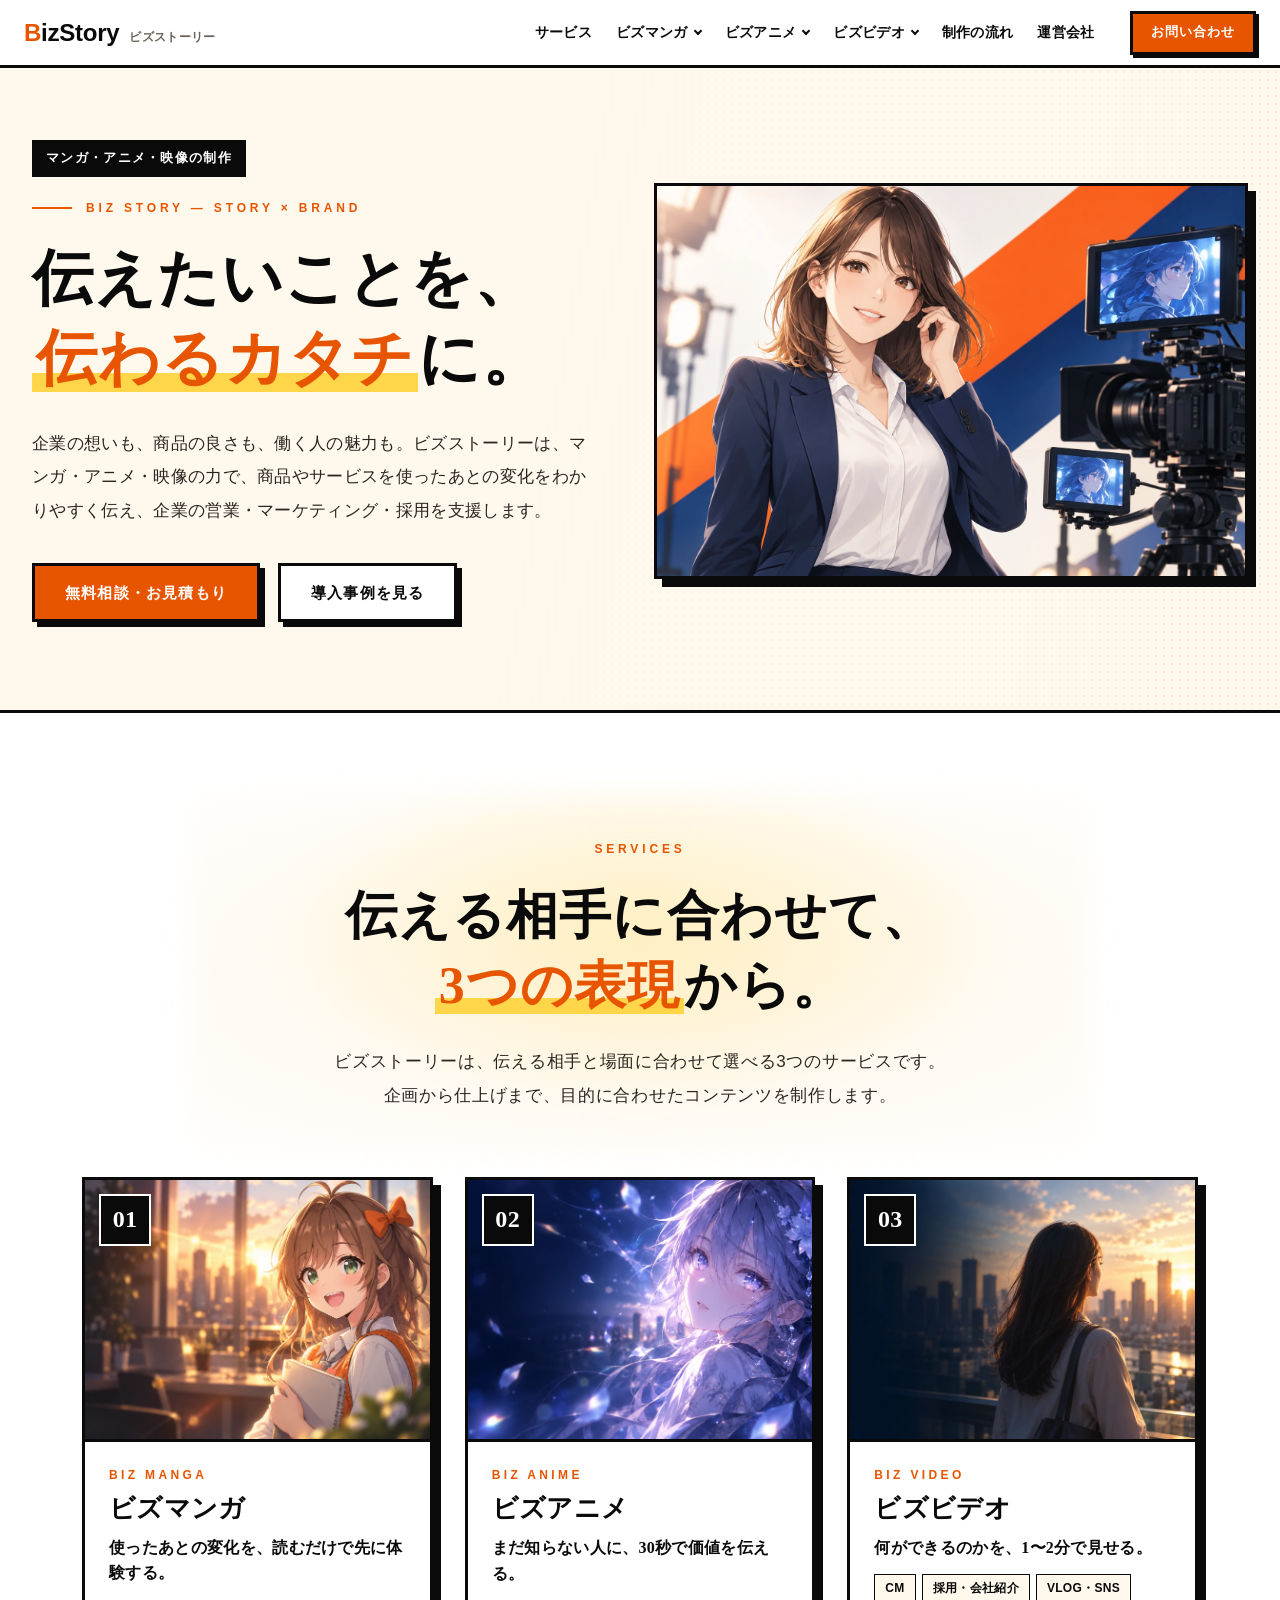
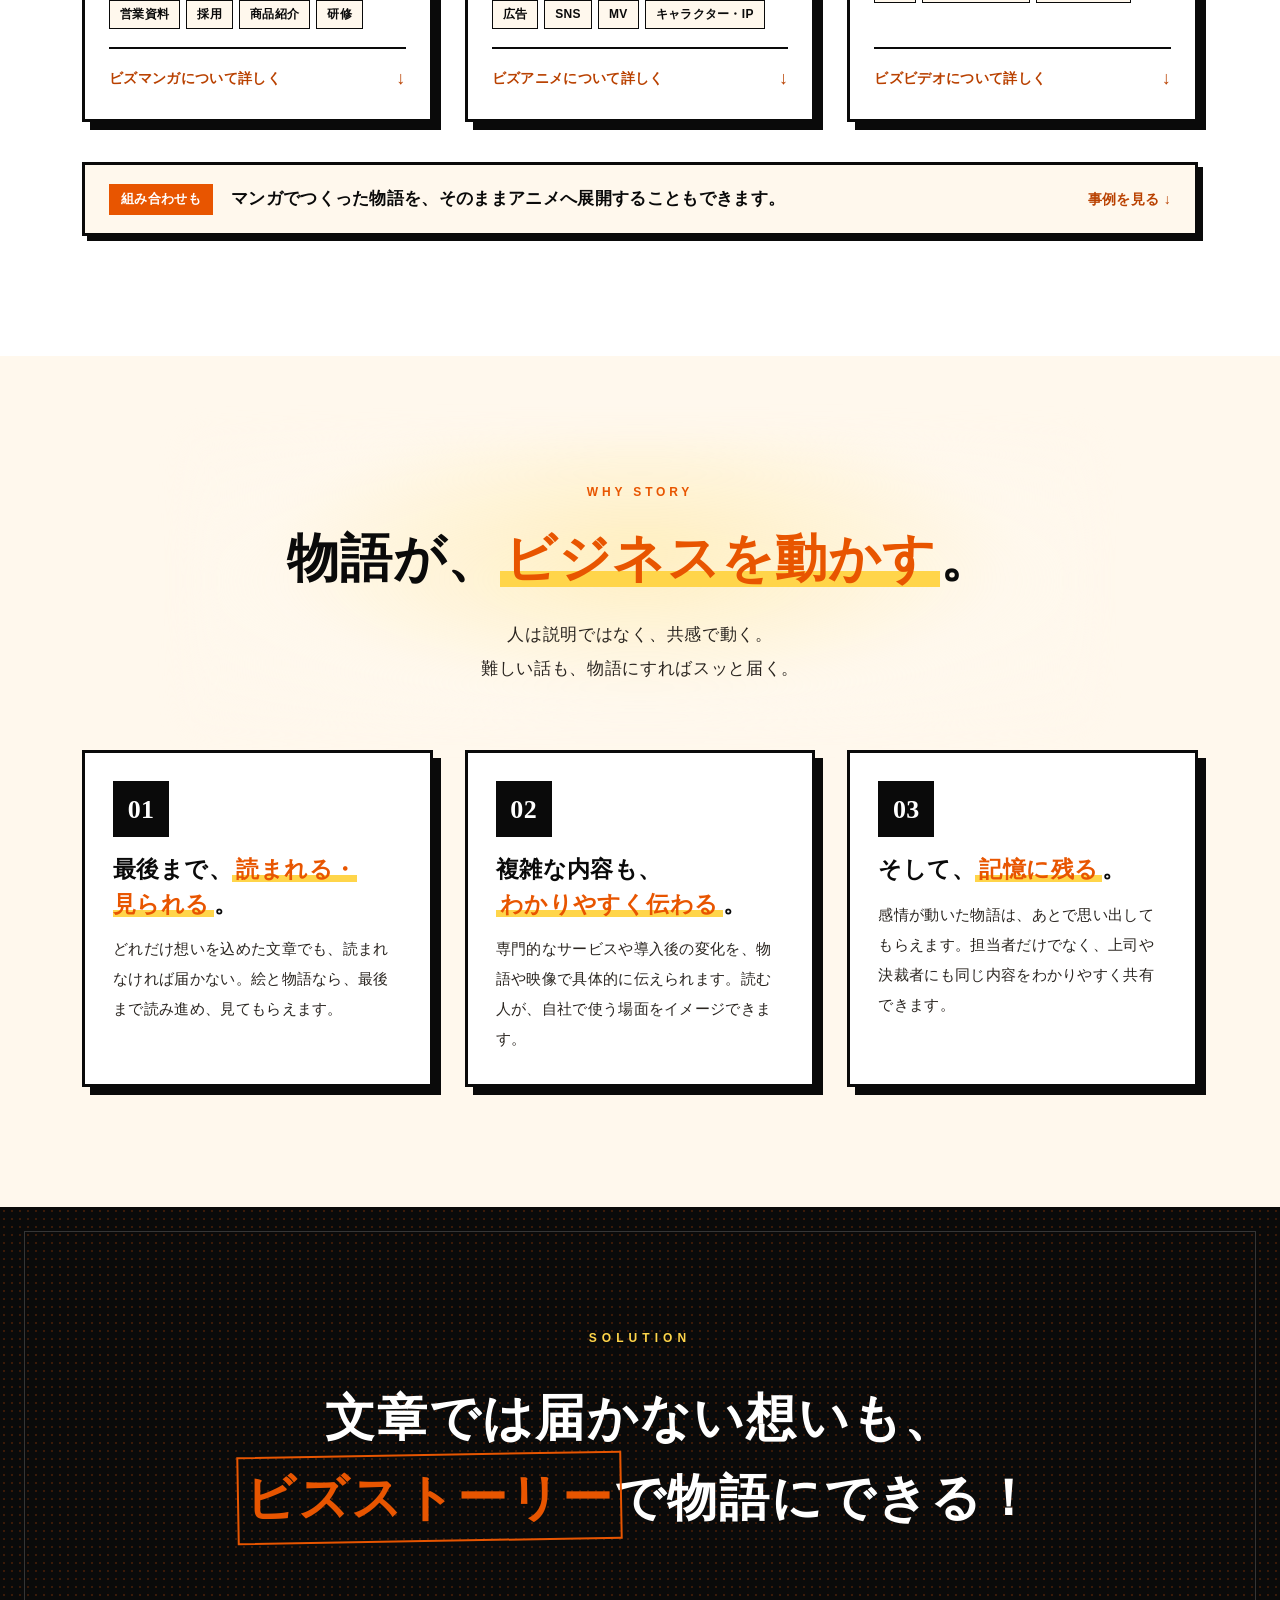
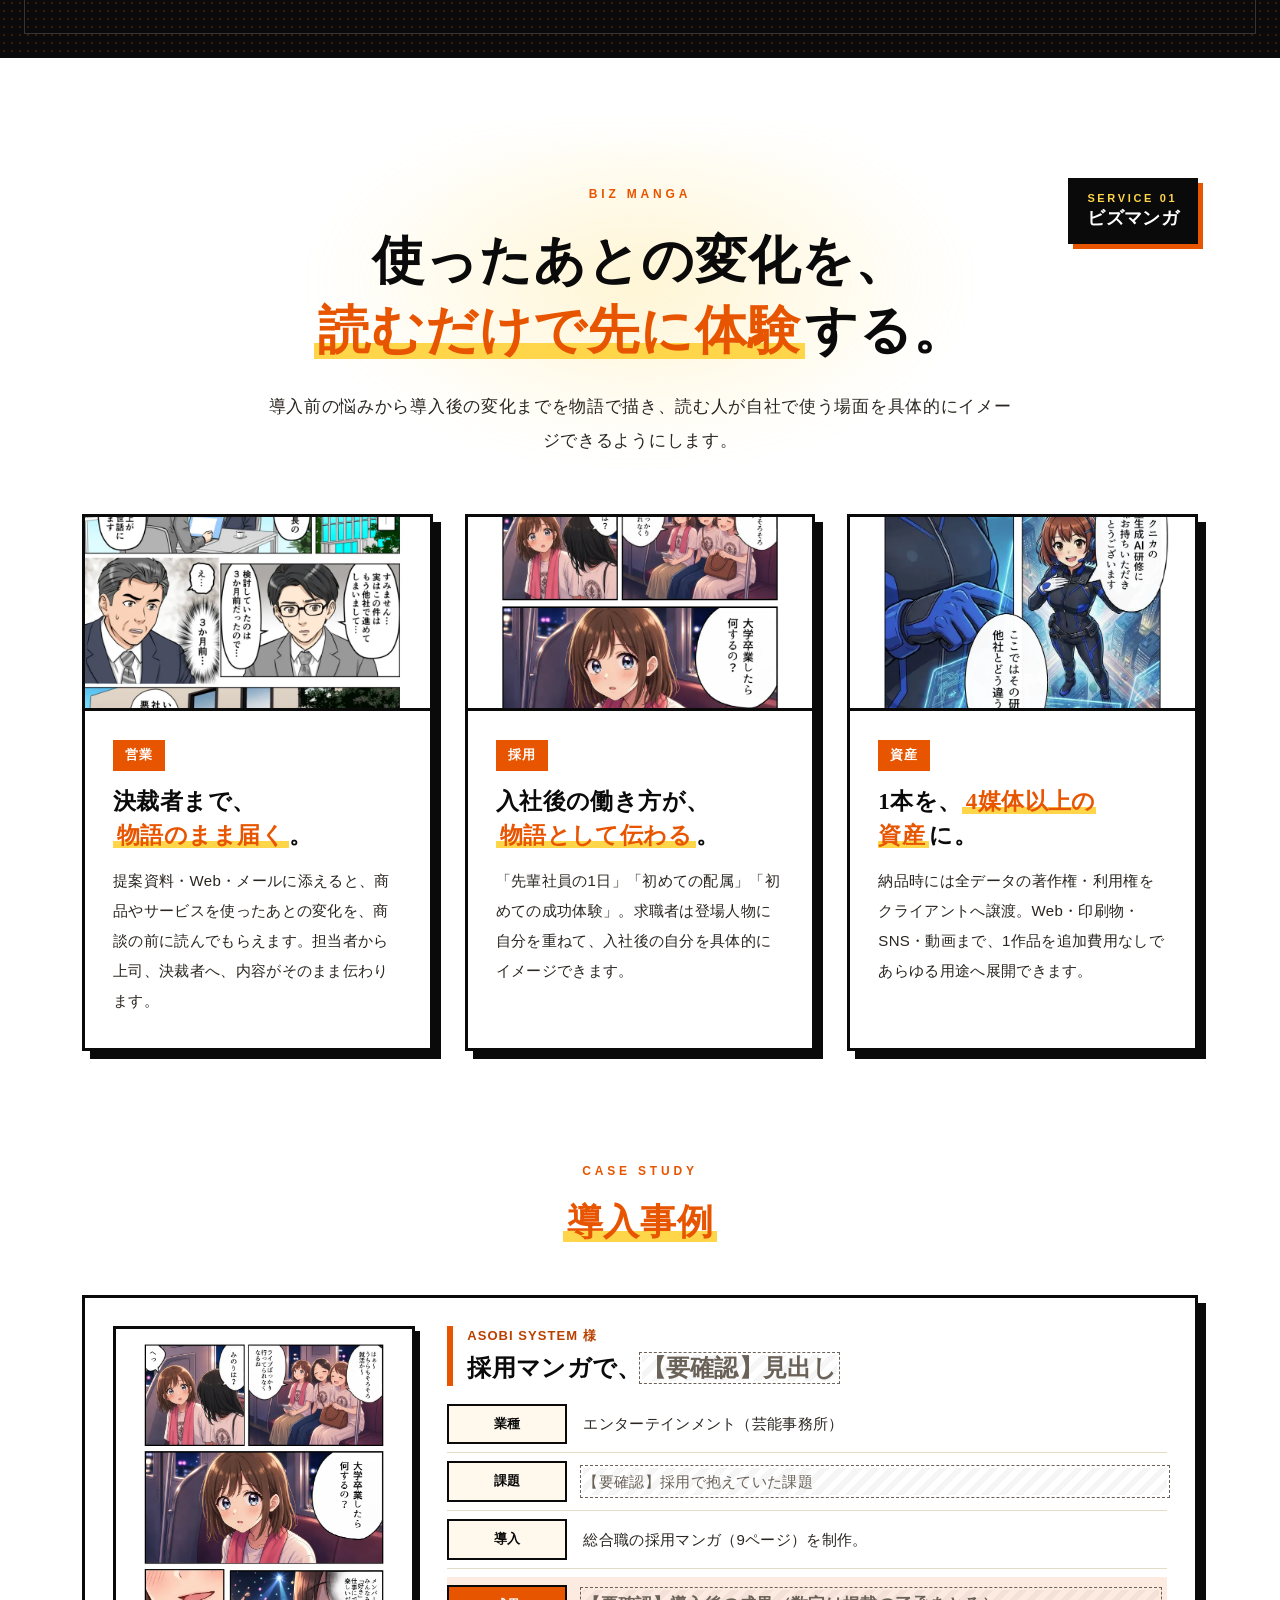
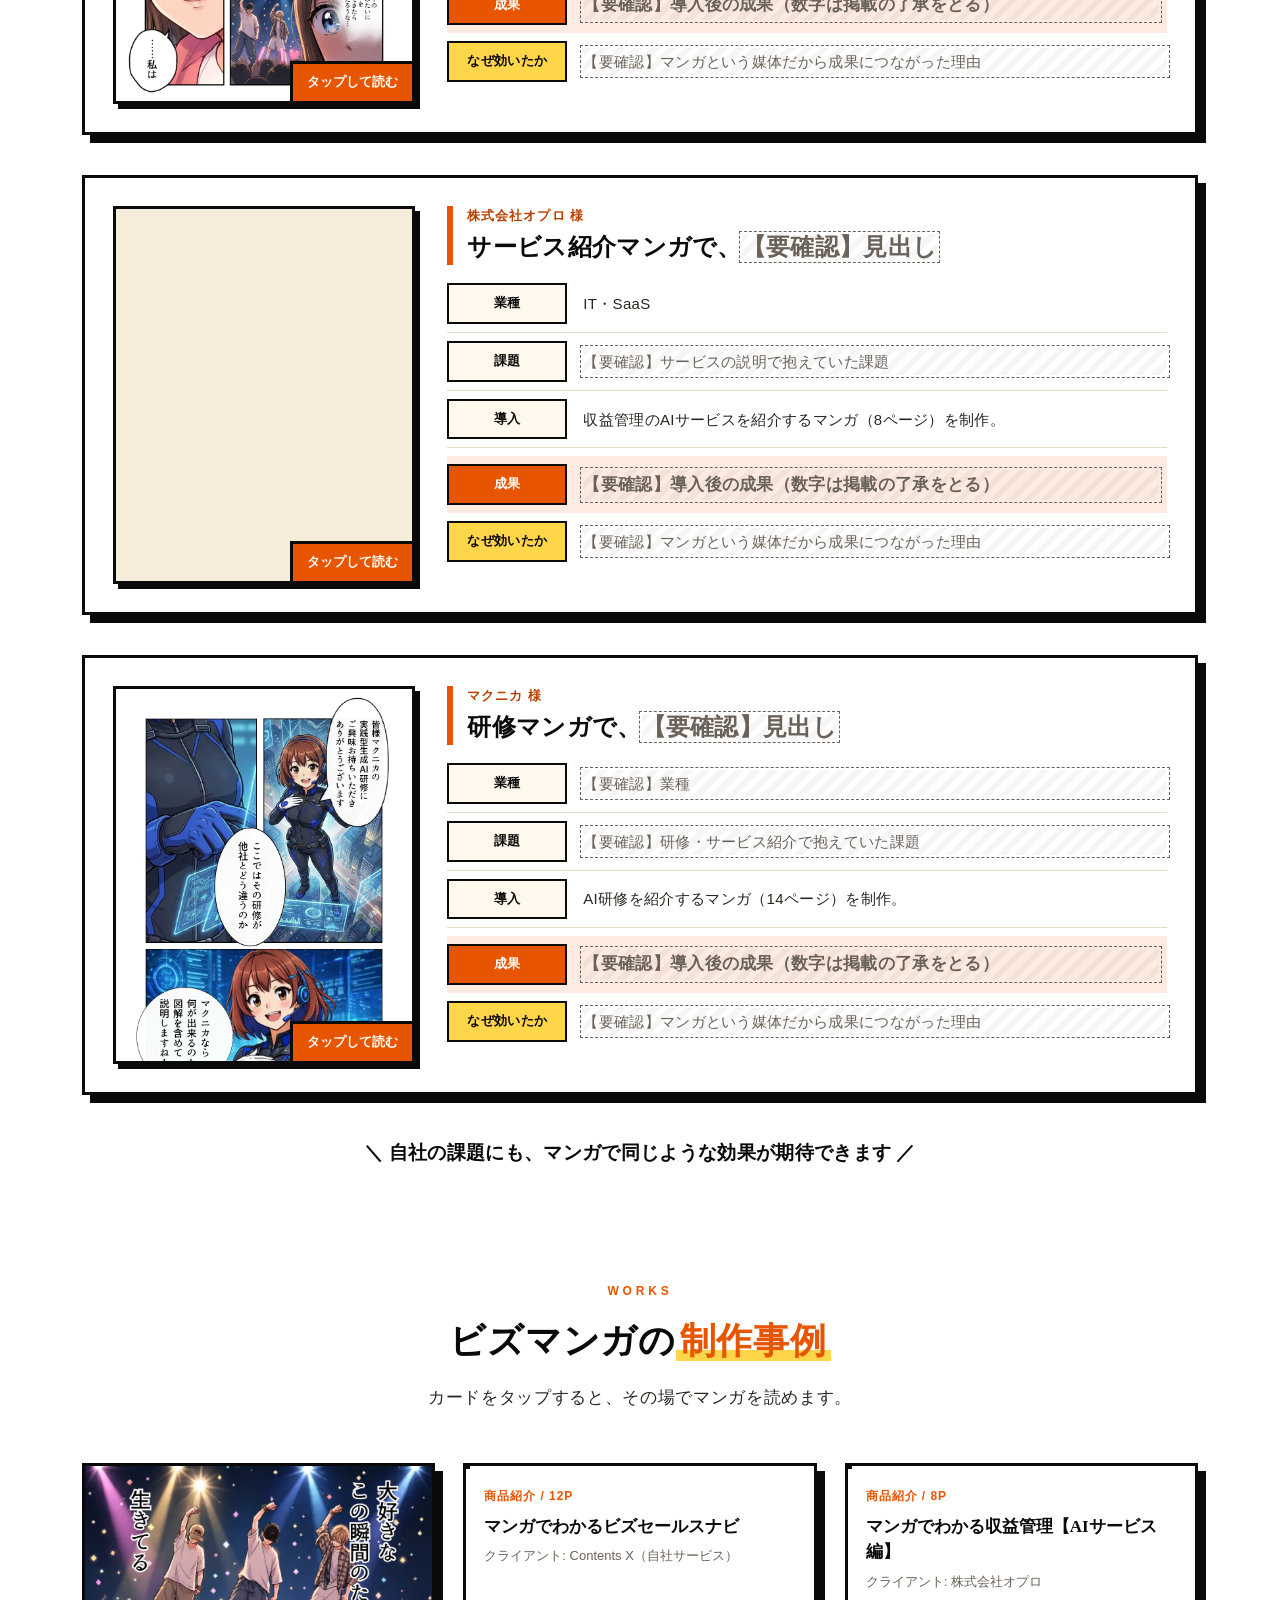
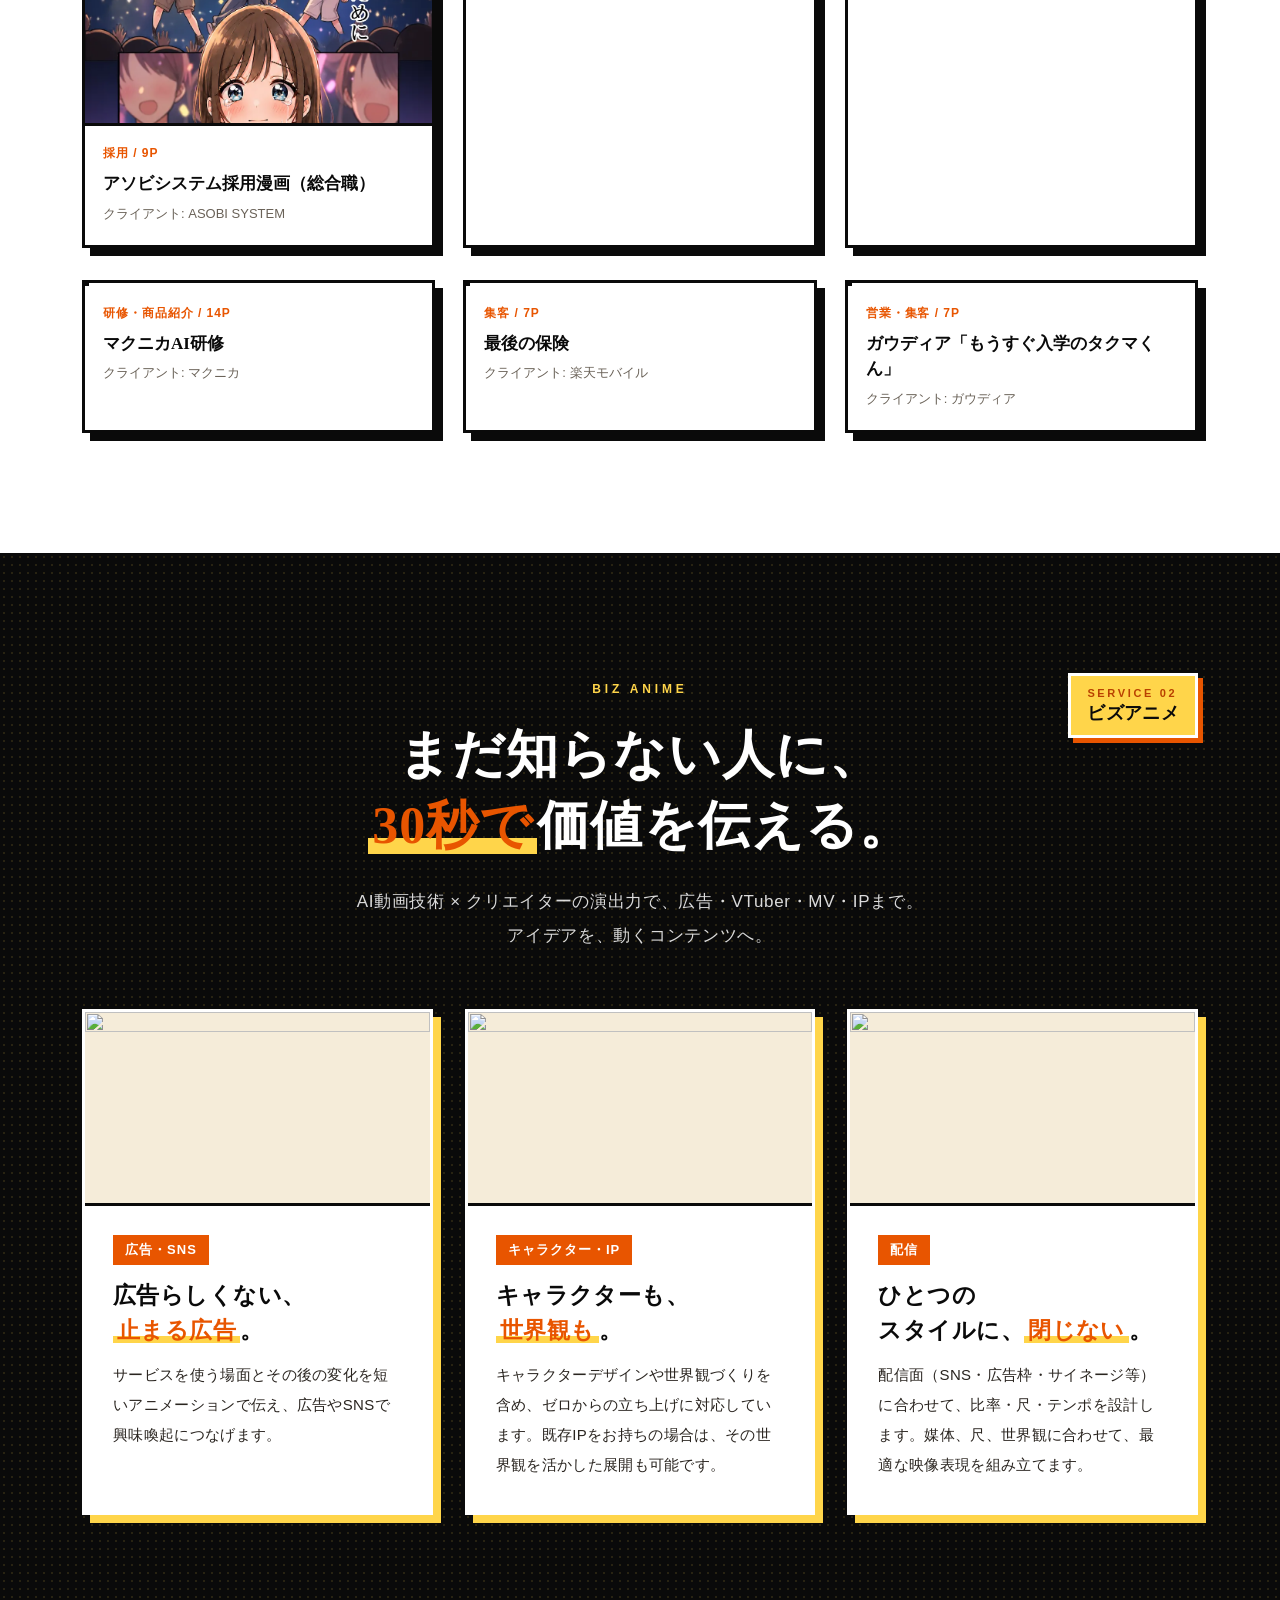
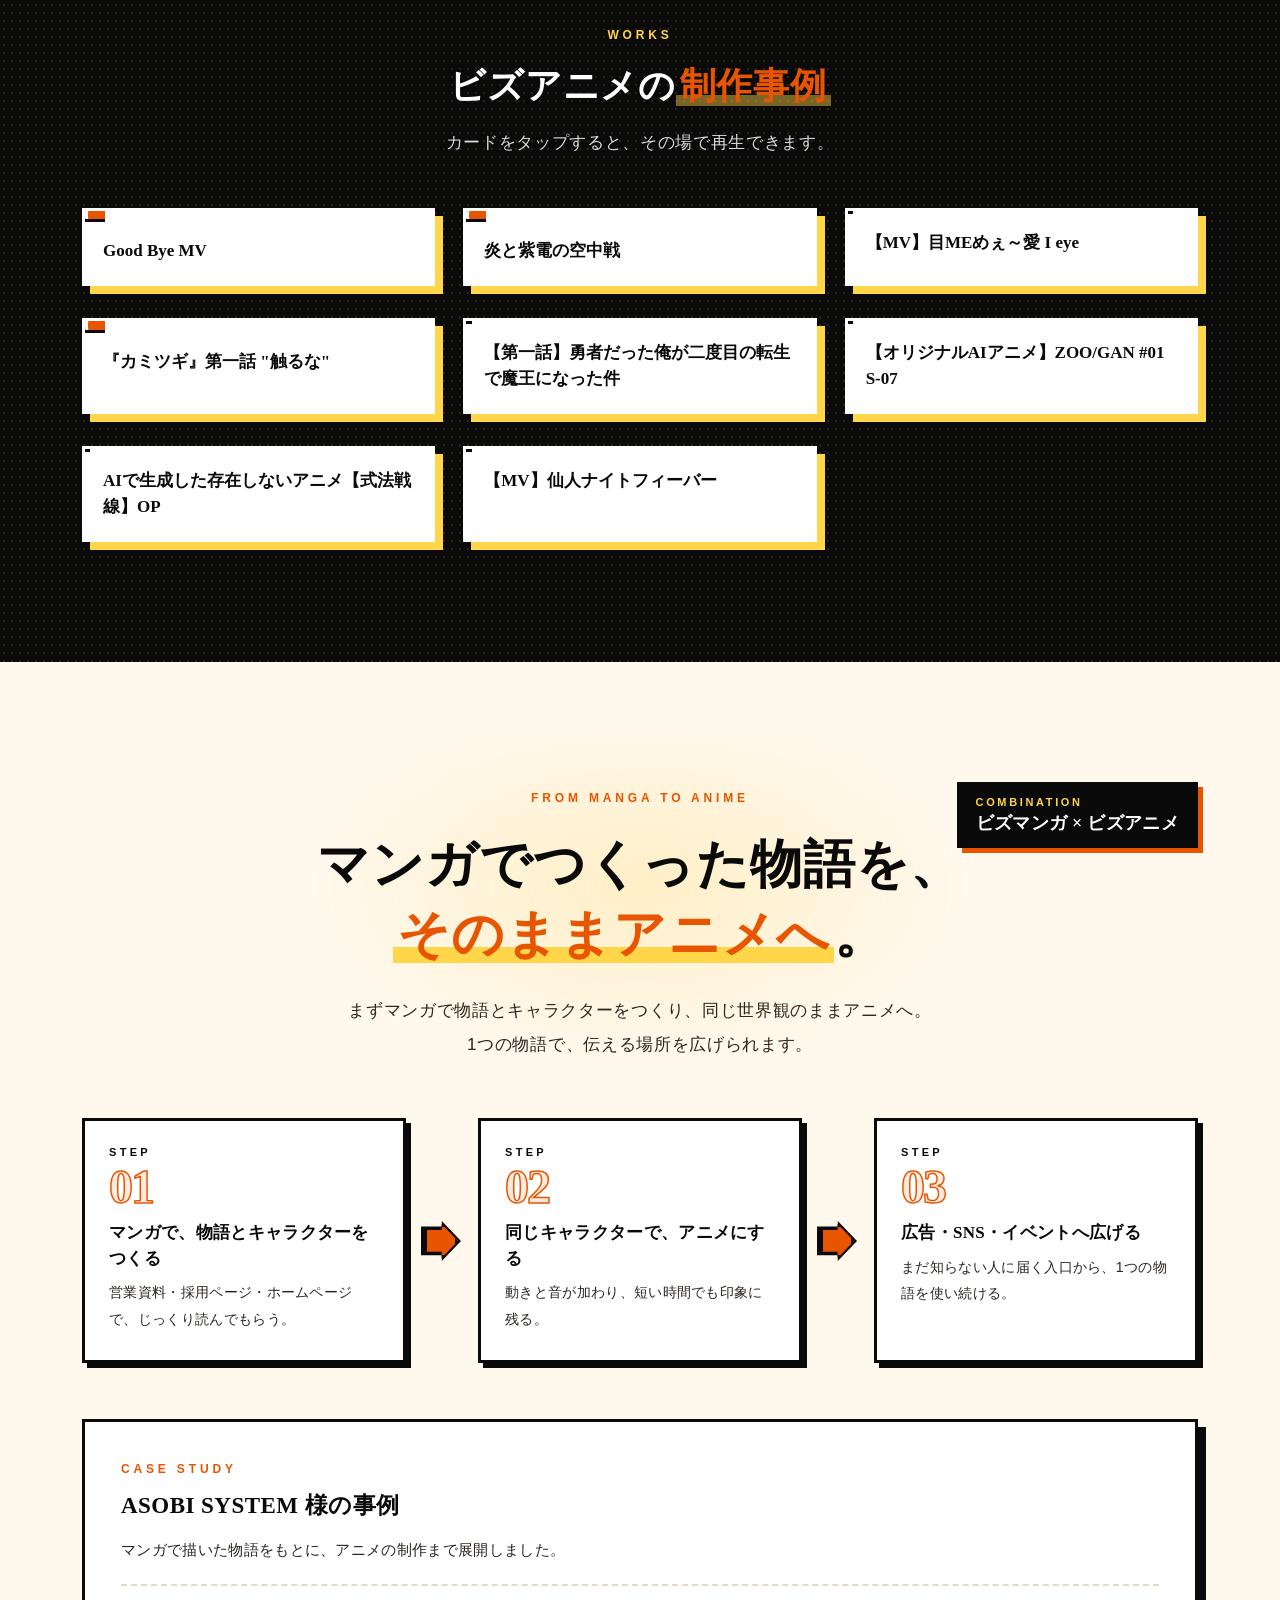
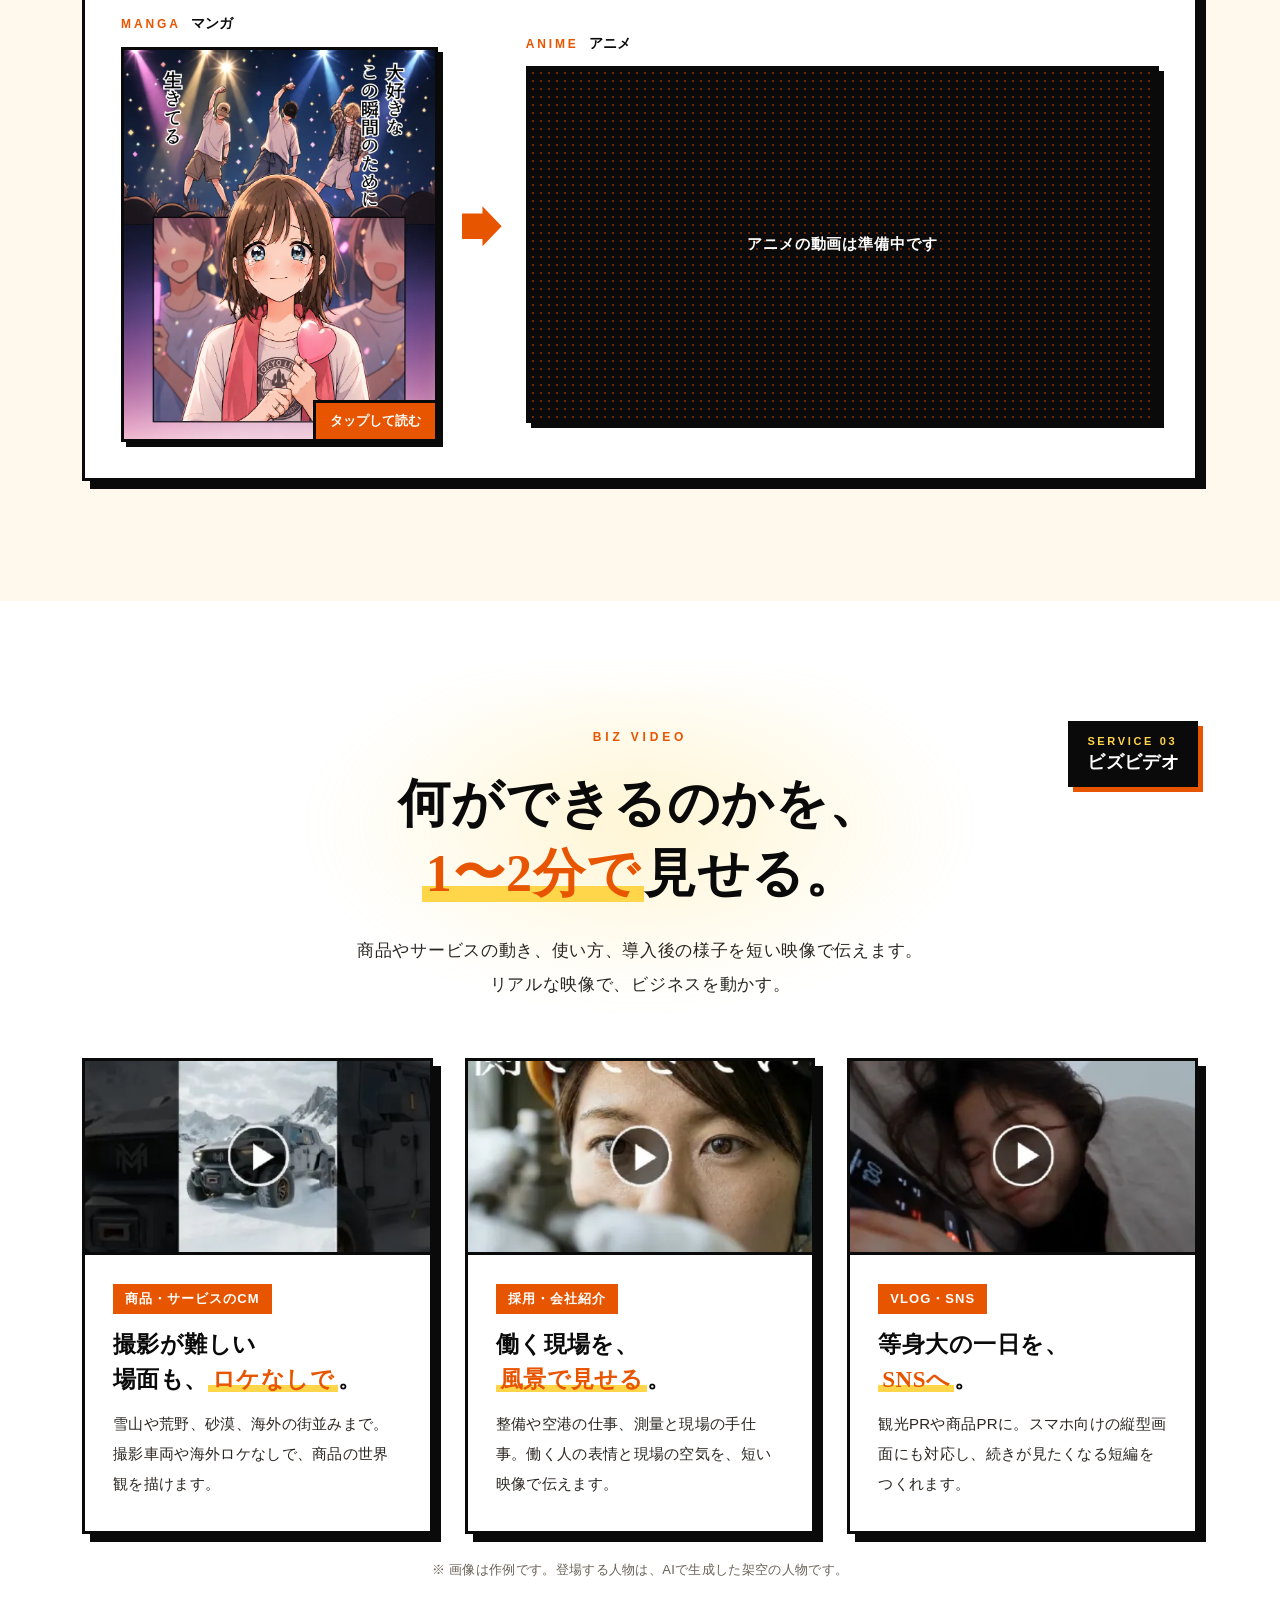
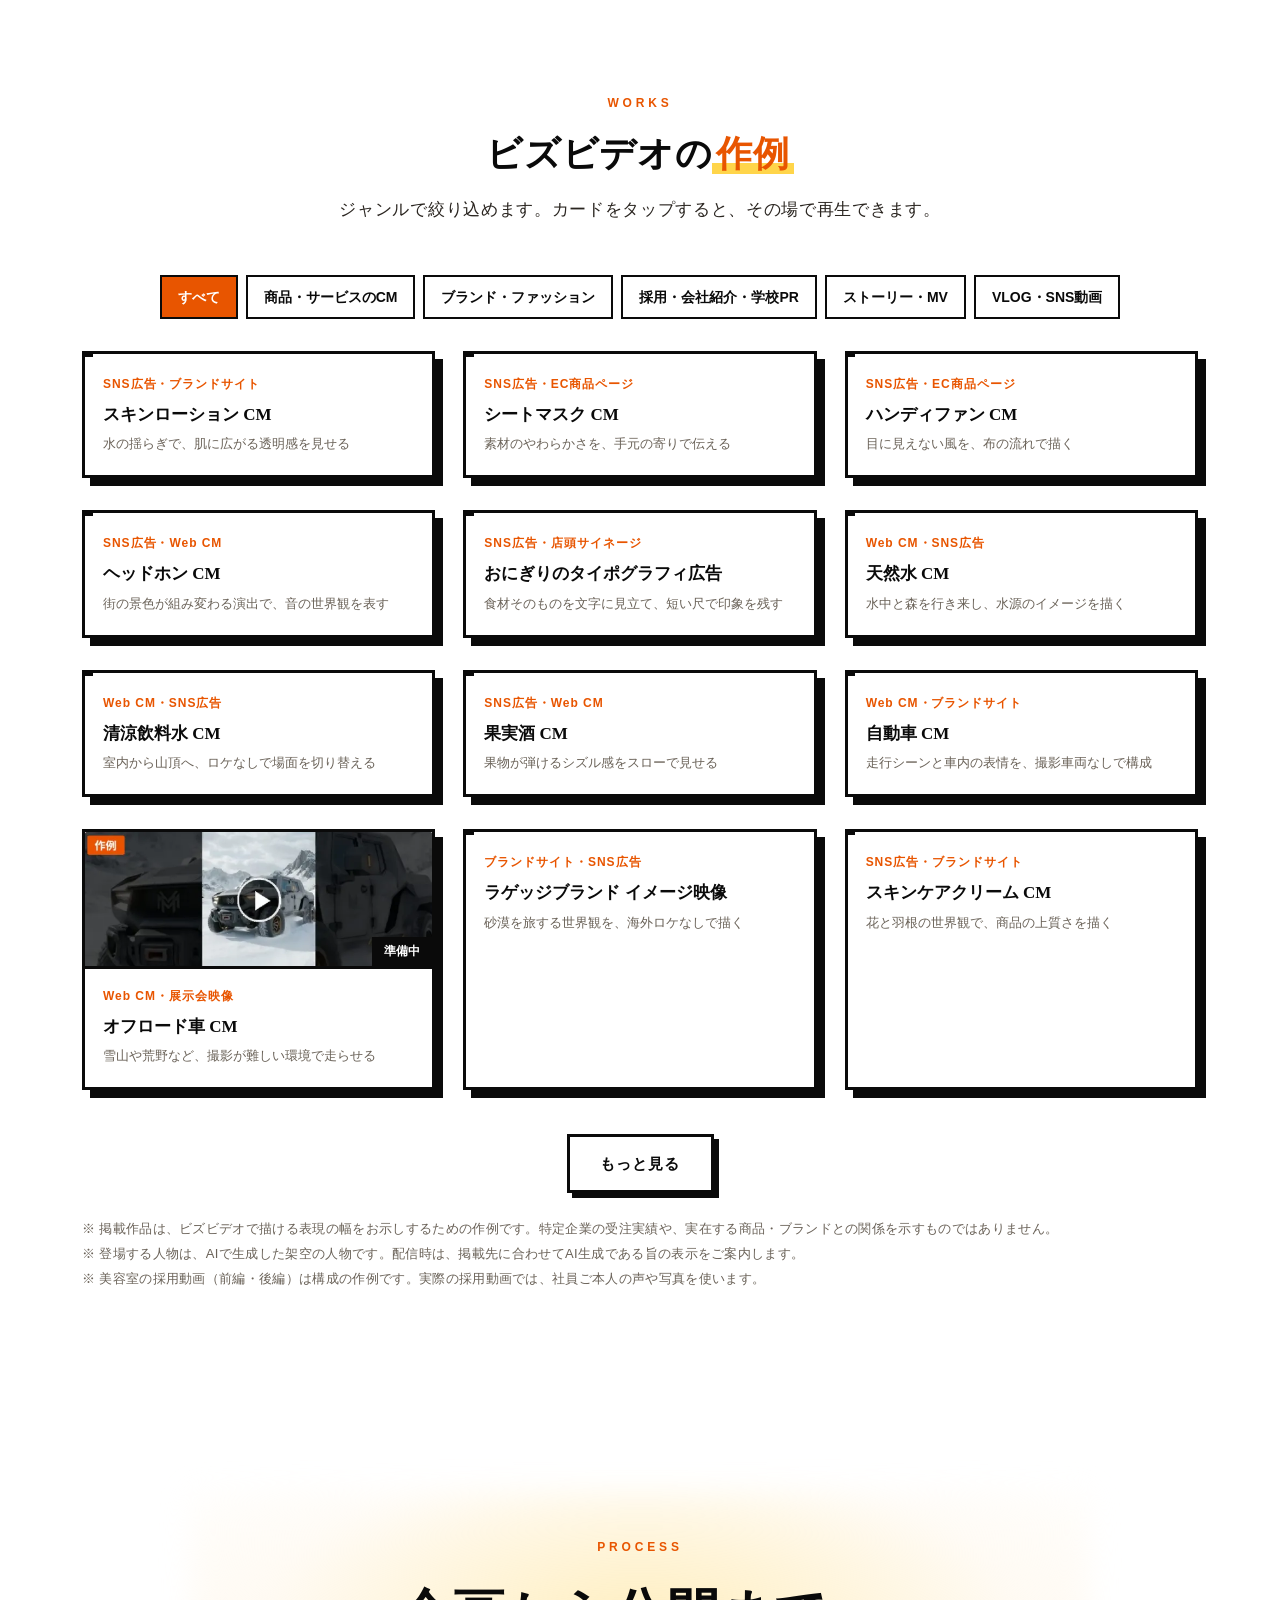
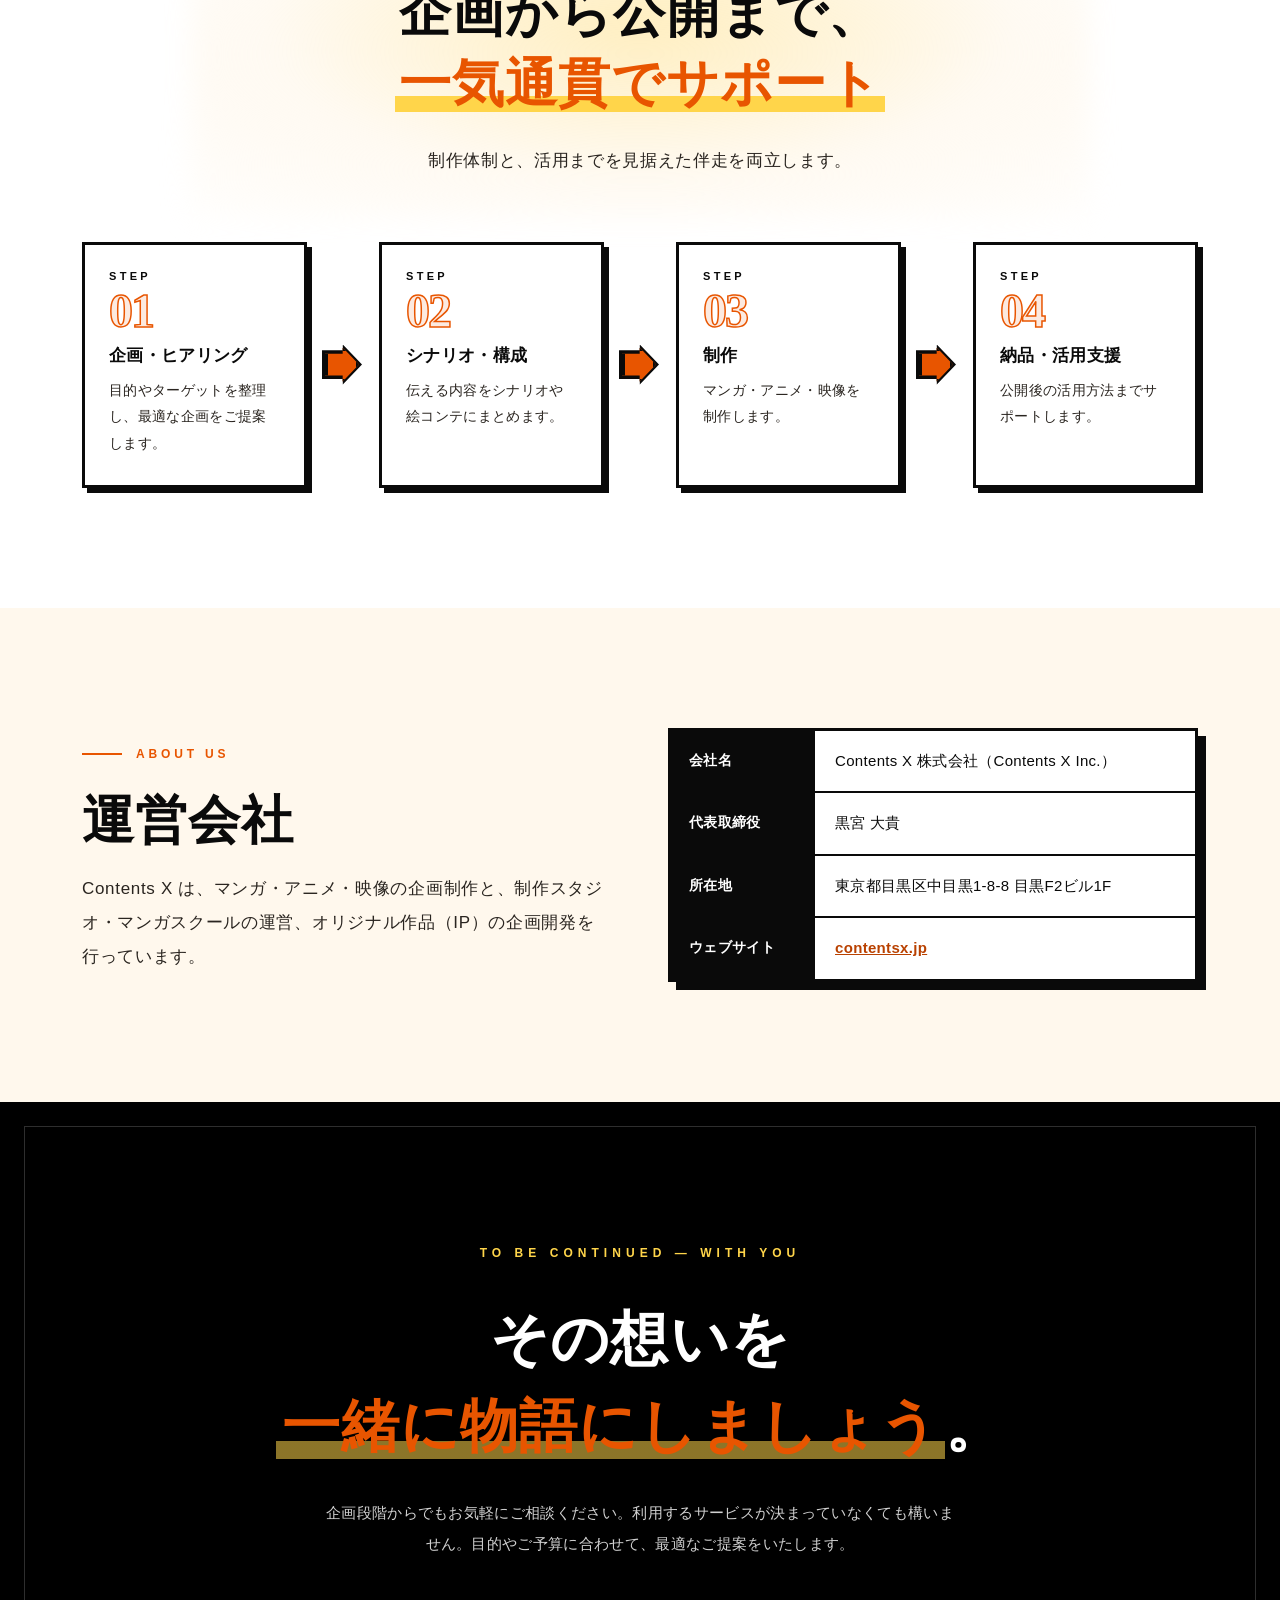
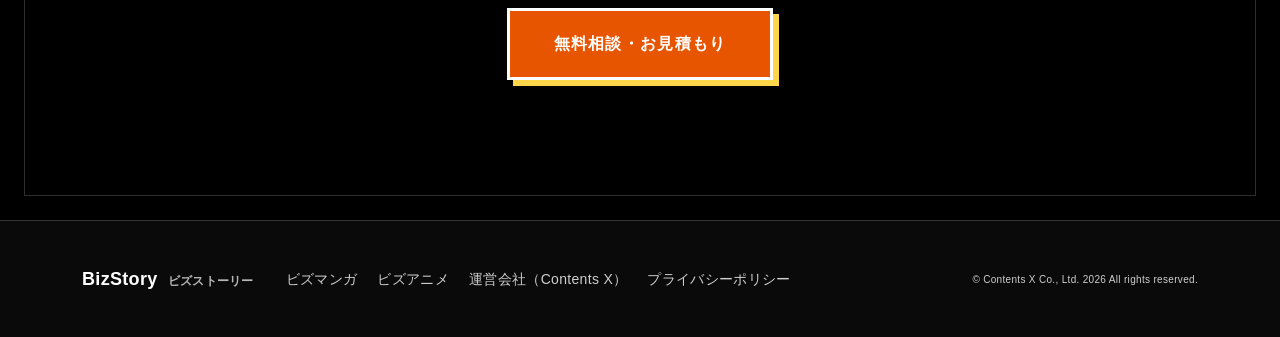
==== commit d20d3567: "feat(v2): ヘッダーを章の並びに合わせる・導入事例の見出しを短くする - ヘッダー: ビズマンガ・ビズアニメ・ビズビデオに小項目（特長・導入事例・制作事例など）を付け、制作の流れ・運営会社を追" ====
--- a/v2/index.html
+++ b/v2/index.html
@@ -37,15 +37,55 @@
         <span class="bs-logo__en">BizStory</span>
         <span class="bs-logo__ja">ビズストーリー</span>
       </a>
+      <!-- ページ内の項目。サービスごとに、その章の中の「特長・導入事例・制作事例」へ移れる（PC は上に重ねて開く。狭い画面は「メニュー」の中に同じ項目） -->
       <nav class="bs-nav" aria-label="ページ内">
-        <a href="#services">サービス</a>
-        <a href="#bizmanga">ビズマンガ</a>
-        <a href="#manga-cases">導入事例</a>
-        <a href="#bizanime">ビズアニメ</a>
-        <a href="#bizvideo">ビズビデオ</a>
-        <a href="#flow">制作の流れ</a>
+        <a class="bs-nav__link" href="#services">サービス</a>
+        <div class="bs-nav__group">
+          <a class="bs-nav__link bs-nav__link--parent" href="#bizmanga">ビズマンガ</a>
+          <div class="bs-nav__menu">
+            <a href="#bizmanga">特長</a>
+            <a href="#manga-cases">導入事例</a>
+            <a href="#manga-works">制作事例</a>
+          </div>
+        </div>
+        <div class="bs-nav__group">
+          <a class="bs-nav__link bs-nav__link--parent" href="#bizanime">ビズアニメ</a>
+          <div class="bs-nav__menu">
+            <a href="#bizanime">特長</a>
+            <a href="#anime-works">制作事例</a>
+            <a href="#manga-to-anime">マンガからアニメへ</a>
+          </div>
+        </div>
+        <div class="bs-nav__group">
+          <a class="bs-nav__link bs-nav__link--parent" href="#bizvideo">ビズビデオ</a>
+          <div class="bs-nav__menu">
+            <a href="#bizvideo">特長</a>
+            <a href="#video-works">作例</a>
+          </div>
+        </div>
+        <a class="bs-nav__link" href="#flow">制作の流れ</a>
+        <a class="bs-nav__link" href="#company">運営会社</a>
       </nav>
       <a class="bs-btn bs-btn--sm bs-header__cta" href="https://bizmanga.contentsx.jp/contact" target="_blank" rel="noopener">お問い合わせ</a>
+      <details class="bs-menu" data-bs-menu>
+        <summary class="bs-menu__btn" aria-label="ページ内のメニュー"><span class="bs-menu__icon" aria-hidden="true"></span>メニュー</summary>
+        <nav class="bs-menu__panel" aria-label="ページ内（メニュー）">
+          <a class="bs-menu__top" href="#services">サービス</a>
+          <p class="bs-menu__group">ビズマンガ</p>
+          <a href="#bizmanga">特長</a>
+          <a href="#manga-cases">導入事例</a>
+          <a href="#manga-works">制作事例</a>
+          <p class="bs-menu__group">ビズアニメ</p>
+          <a href="#bizanime">特長</a>
+          <a href="#anime-works">制作事例</a>
+          <a href="#manga-to-anime">マンガからアニメへ</a>
+          <p class="bs-menu__group">ビズビデオ</p>
+          <a href="#bizvideo">特長</a>
+          <a href="#video-works">作例</a>
+          <a class="bs-menu__top" href="#flow">制作の流れ</a>
+          <a class="bs-menu__top" href="#company">運営会社</a>
+        </nav>
+      </details>
     </div>
   </header>
 
@@ -193,8 +233,7 @@
         <div class="bs-sub" id="manga-cases">
           <div class="bs-sub__head">
             <p class="bs-eyebrow">CASE STUDY</p>
-            <h3 class="bs-sub__title">導入事例で、<em>マンガの効果</em>をひと目で。</h3>
-            <p class="bs-lead">業種・課題・導入した内容・成果、そしてマンガが効いた理由まで。上から読むだけでわかります。</p>
+            <h3 class="bs-sub__title"><em>導入事例</em></h3>
           </div>
           <div class="bs-cases">
             <article class="bs-case">
@@ -421,7 +460,7 @@
     </section>
 
     <!-- ===== 運営会社 ===== -->
-    <section class="bs-section bs-section--cream" aria-labelledby="bs-company-title">
+    <section class="bs-section bs-section--cream" id="company" aria-labelledby="bs-company-title">
       <div class="bs-container bs-company">
         <div class="bs-company__copy">
           <p class="bs-eyebrow">ABOUT US</p>
--- a/v2/bizstory.css
+++ b/v2/bizstory.css
@@ -113,9 +113,50 @@
 .bs-logo__en { font-family: var(--bs-font-mono); font-weight: 900; font-size: 24px; letter-spacing: -0.01em; }
 .bs-logo__en::first-letter { color: var(--bs-accent); }
 .bs-logo__ja { font-size: 12px; font-weight: 700; color: var(--bs-ink-mute); }
-.bs-nav { display: flex; gap: 2px; margin-left: auto; }
-.bs-nav a { display: inline-flex; align-items: center; min-height: 44px; padding: 0 12px; font-size: 14px; font-weight: 700; text-decoration: none; }
-.bs-nav a:hover { color: var(--bs-accent); }
+.bs-nav { display: flex; align-items: center; gap: 2px; margin-left: auto; }
+.bs-nav__link { display: inline-flex; align-items: center; min-height: 44px; padding: 0 11px; font-size: 14px; font-weight: 700; text-decoration: none; white-space: nowrap; }
+.bs-nav__link:hover { color: var(--bs-accent); }
+.bs-nav__link--parent::after {
+  content: ""; width: 6px; height: 6px; margin: -3px 0 0 7px; border: solid currentColor; border-width: 0 2px 2px 0; transform: rotate(45deg);
+}
+/* サービスの小項目（上に重ねて開く） */
+.bs-nav__group { position: relative; }
+.bs-nav__menu {
+  position: absolute; top: 100%; left: 0; min-width: 190px; display: none; flex-direction: column; padding: 6px 0;
+  background: #fff; border: var(--bs-border-w) solid var(--bs-ink); box-shadow: var(--bs-shadow-panel-sm);
+}
+.bs-nav__group:hover .bs-nav__menu, .bs-nav__group:focus-within .bs-nav__menu { display: flex; }
+.bs-nav__menu a { display: flex; align-items: center; min-height: 44px; padding: 0 18px; font-size: 14px; font-weight: 700; text-decoration: none; white-space: nowrap; }
+.bs-nav__menu a:hover { background: var(--bs-cream); color: var(--bs-accent-deep); }
+
+/* 狭い画面のメニュー */
+.bs-menu { display: none; position: relative; }
+.bs-menu__btn {
+  list-style: none; cursor: pointer; display: inline-flex; align-items: center; gap: 8px; min-height: 44px; padding: 0 14px;
+  font-size: 13px; font-weight: 900; background: #fff; border: var(--bs-border-w) solid var(--bs-ink);
+}
+.bs-menu__btn::-webkit-details-marker { display: none; }
+.bs-menu__icon, .bs-menu__icon::before, .bs-menu__icon::after { display: block; width: 16px; height: 2px; background: var(--bs-ink); }
+.bs-menu__icon { position: relative; }
+.bs-menu__icon::before, .bs-menu__icon::after { content: ""; position: absolute; left: 0; }
+.bs-menu__icon::before { top: -5px; }
+.bs-menu__icon::after { top: 5px; }
+.bs-menu[open] .bs-menu__icon { background: transparent; }
+.bs-menu[open] .bs-menu__icon::before { top: 0; transform: rotate(45deg); }
+.bs-menu[open] .bs-menu__icon::after { top: 0; transform: rotate(-45deg); }
+.bs-menu__panel {
+  position: absolute; right: 0; top: calc(100% + 12px); width: min(300px, calc(100vw - 32px));
+  max-height: calc(100dvh - var(--bs-header-h) - 24px); overflow-y: auto; padding: 8px 0 12px;
+  display: flex; flex-direction: column; background: #fff; border: var(--bs-border-w) solid var(--bs-ink); box-shadow: var(--bs-shadow-panel-sm);
+}
+.bs-menu__panel a { display: flex; align-items: center; min-height: 44px; padding: 0 20px 0 36px; font-size: 14px; font-weight: 700; text-decoration: none; }
+.bs-menu__panel a.bs-menu__top { padding-left: 20px; font-weight: 900; }
+.bs-menu__panel a:hover { background: var(--bs-cream); }
+.bs-menu__panel a:not(.bs-menu__top) + .bs-menu__top { margin-top: 8px; border-top: 2px solid var(--bs-ink); }
+.bs-menu__group {
+  margin: 8px 0 0; padding: 8px 20px 4px; border-top: 2px solid var(--bs-ink);
+  font-family: var(--bs-font-display); font-size: 15px; font-weight: 900; color: var(--bs-accent-deep);
+}
 
 /* ---------- HERO ---------- */
 .bs-hero {
@@ -346,7 +387,7 @@
 .bs-section--ink .bs-merit:hover { box-shadow: 11px 11px 0 var(--bs-yellow); }
 
 /* ---------- サービスの章の中の小見出し（導入事例・制作事例） ---------- */
-.bs-sub { margin-top: 104px; scroll-margin-top: calc(var(--bs-header-h) + 12px); }
+.bs-sub { margin-top: 104px; }
 .bs-sub__head { text-align: center; max-width: 760px; margin: 0 auto 48px; }
 .bs-sub__head .bs-eyebrow { justify-content: center; margin-bottom: 14px; }
 .bs-sub__head .bs-eyebrow::before { display: none; }
@@ -510,9 +551,14 @@
 .bs-page.bs-modal-open { overflow: hidden; }
 
 /* ---------- 画面幅ごと ---------- */
-@media (max-width: 1100px) {
+@media (max-width: 1240px) {
   .bs-nav { display: none; }
   .bs-header__cta { margin-left: auto; }
+  .bs-menu { display: block; }
+}
+@media (max-width: 420px) {
+  .bs-header__inner { gap: 10px; padding: 0 16px; }
+  .bs-header__cta { padding: 8px 12px; }
 }
 @media (max-width: 1000px) {
   /* 段階は縦並び。矢印は下向き */
